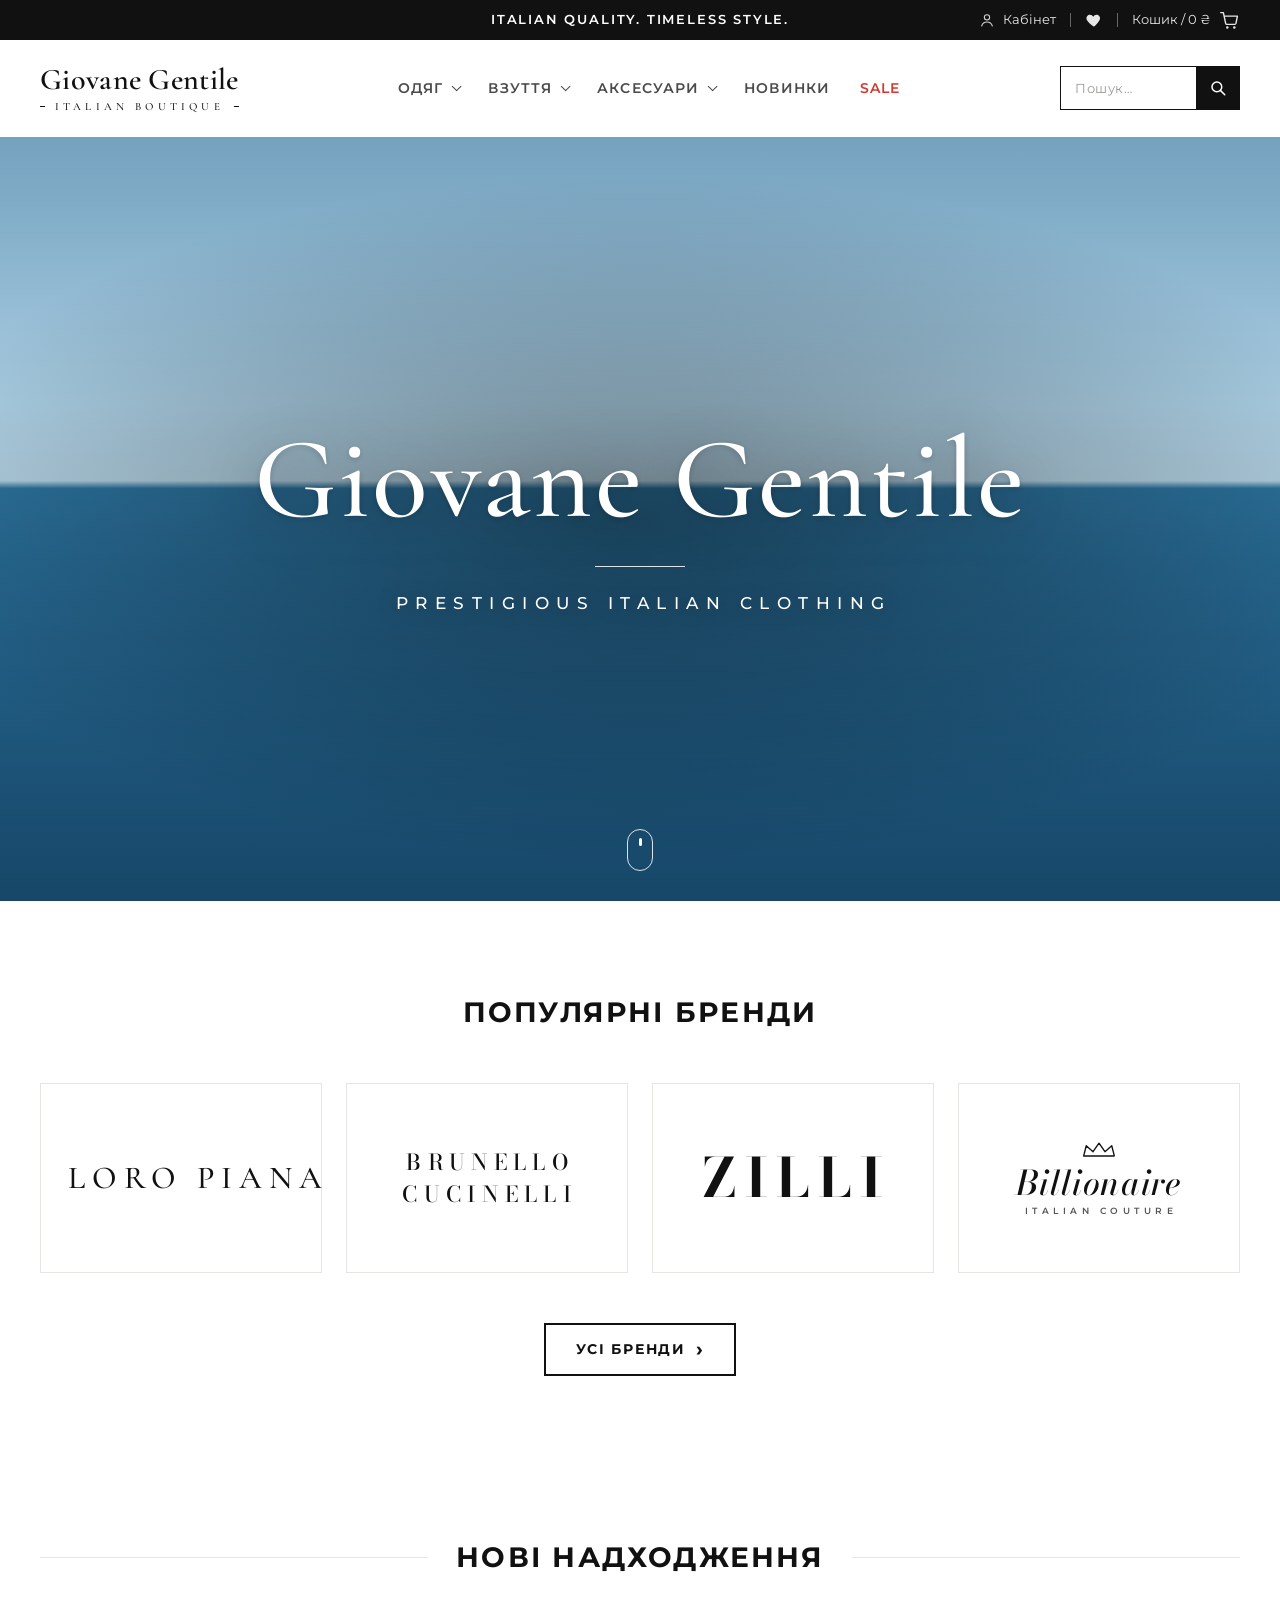
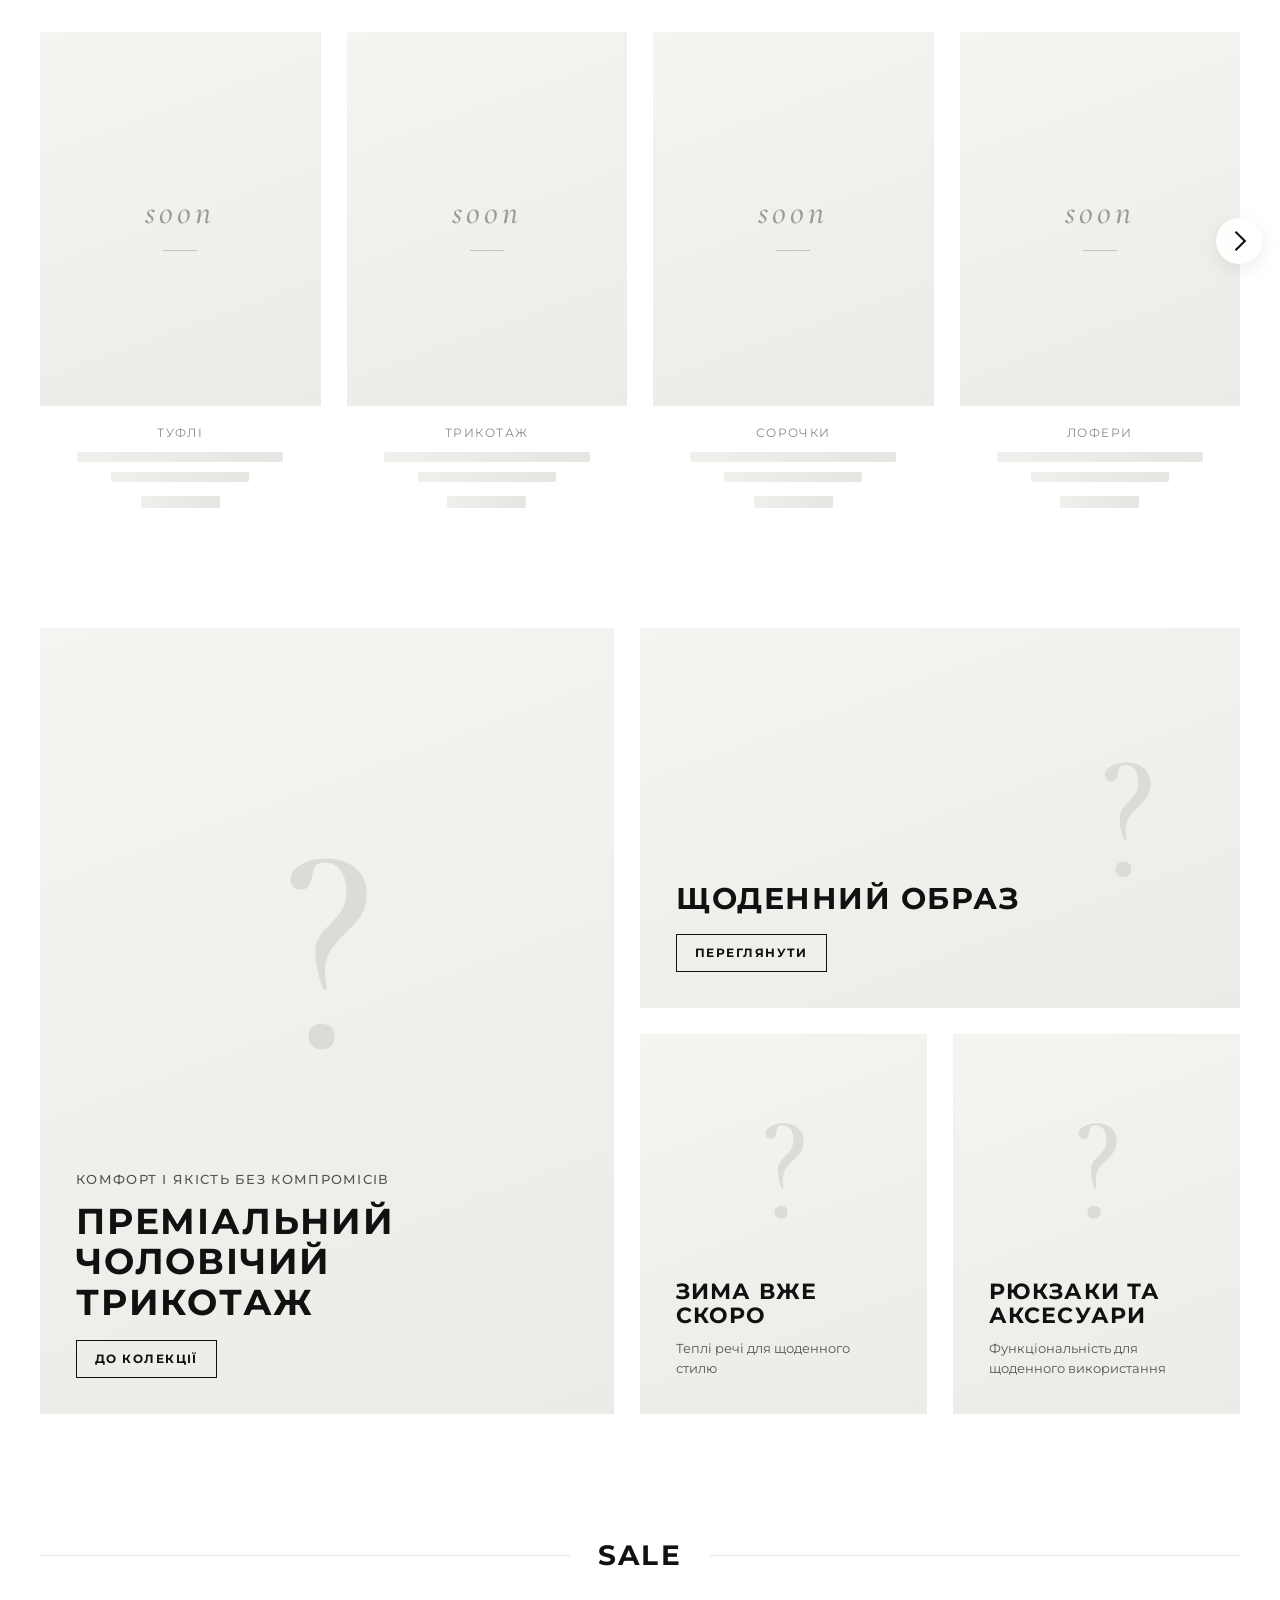
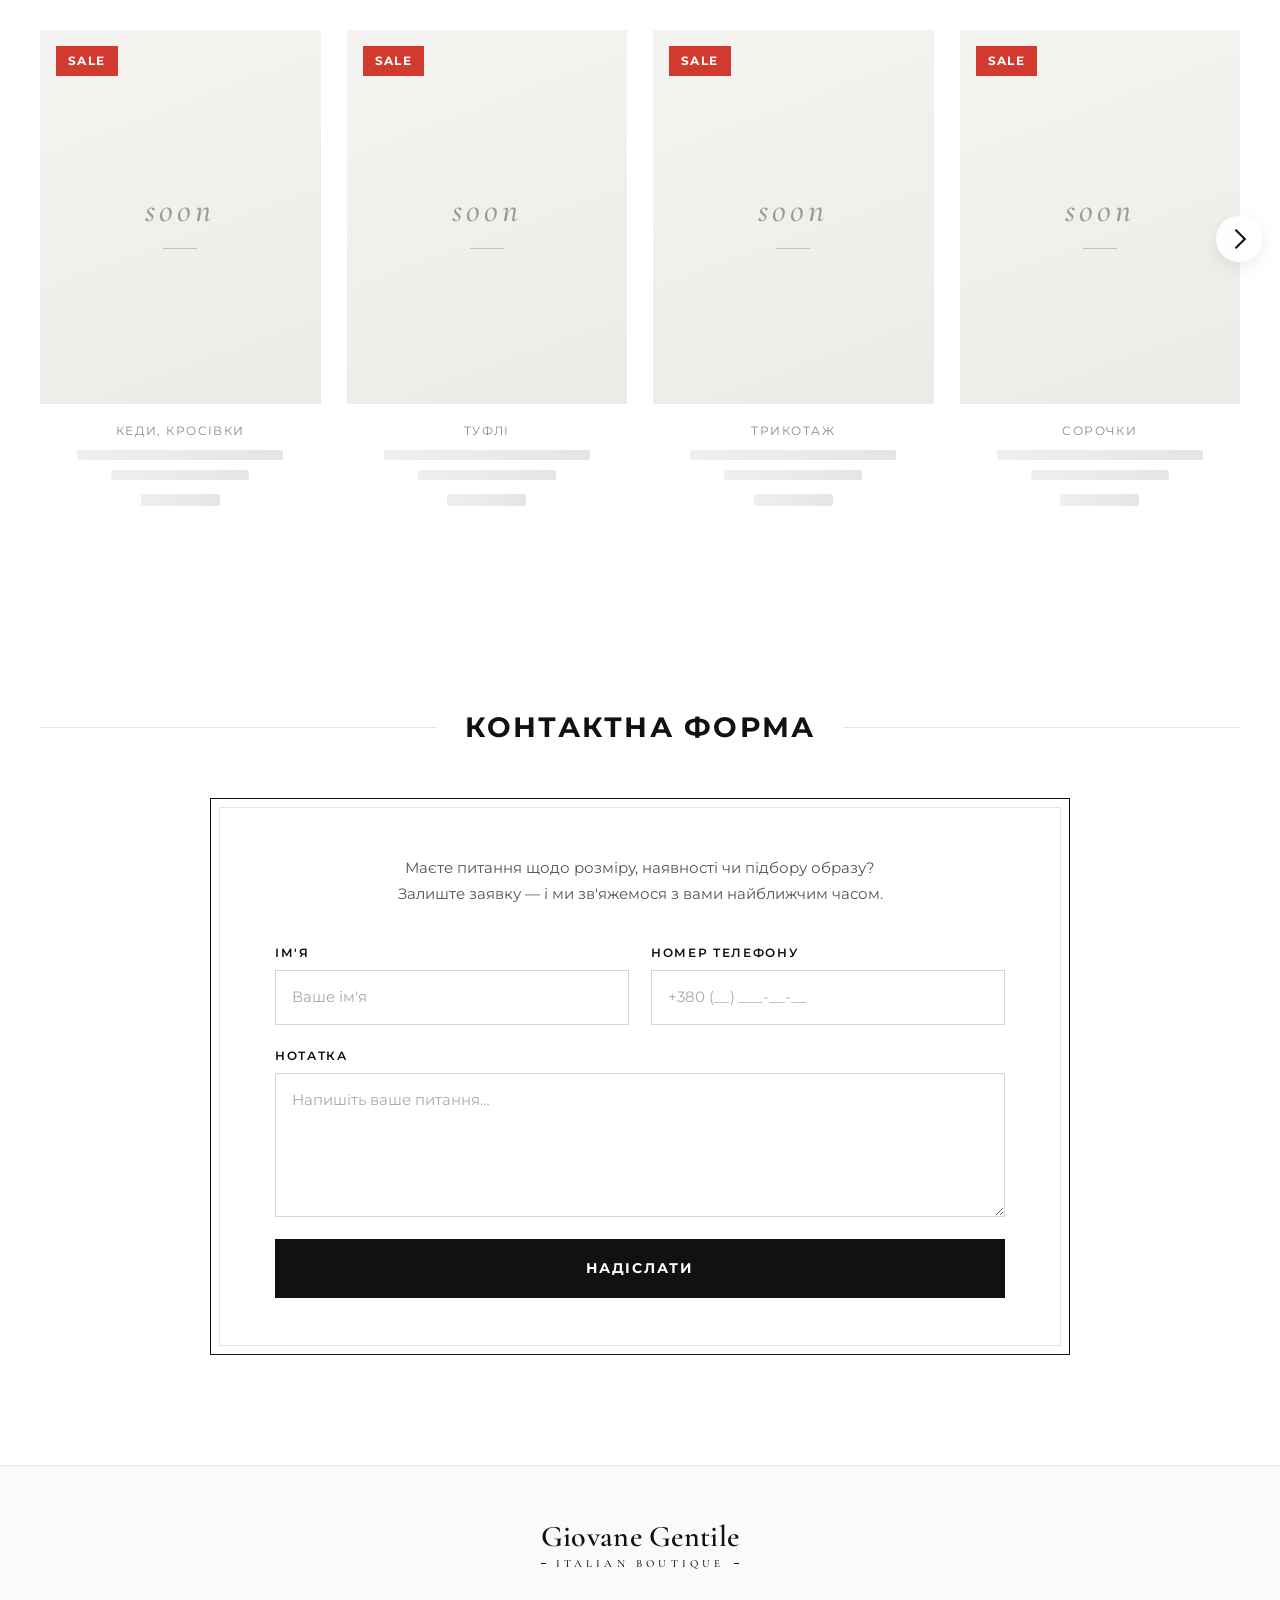
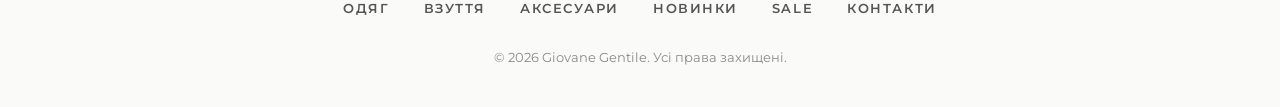
==== index.html @ 282187a2 "Giovane Gentile website: main page, catalog, wishlist, account - Main page: video hero, popular bran" ====
<!doctype html>
<html lang="uk">
<head>
  <meta charset="utf-8">
  <meta name="viewport" content="width=device-width, initial-scale=1">
  <title>Giovane Gentile — Prestigious Italian clothing</title>
  <meta name="description" content="Giovane Gentile — бутик преміального італійського чоловічого одягу, взуття та аксесуарів.">

  <link rel="preconnect" href="https://fonts.googleapis.com">
  <link rel="preconnect" href="https://fonts.gstatic.com" crossorigin>
  <link href="https://fonts.googleapis.com/css2?family=Bodoni+Moda:ital,wght@0,500;0,700;1,500&family=Cormorant+Garamond:ital,wght@0,400;0,500;0,600;1,400;1,500&family=Montserrat:wght@400;500;600;700&display=swap" rel="stylesheet">
  <link rel="stylesheet" href="css/styles.css">
  <script>document.documentElement.classList.add('js');</script>
</head>
<body>

  <!-- ========== TOP BAR ========== -->
  <div class="topbar">
    <div class="container topbar__inner">
      <span class="topbar__spacer" aria-hidden="true"></span>
      <p class="topbar__text">Italian Quality. Timeless Style.</p>
      <div class="topbar__actions">
        <a href="account.html" class="topbar__link topbar__account" data-account><svg viewBox="0 0 24 24" width="16" height="16" aria-hidden="true"><circle cx="12" cy="8" r="4" fill="none" stroke="currentColor" stroke-width="1.6"/><path d="M4 21c1.2-4 4.4-6 8-6s6.8 2 8 6" fill="none" stroke="currentColor" stroke-width="1.6" stroke-linecap="round"/></svg> Кабінет</a>
        <span class="topbar__sep" aria-hidden="true"></span>
        <a href="wishlist.html" class="topbar__icon topbar__wish" aria-label="Обране">
          <svg viewBox="0 0 24 24" width="18" height="18" aria-hidden="true"><path d="M12 21s-7.5-4.6-9.6-9.2C1 8.6 3 5 6.6 5c2 0 3.4 1.1 4.4 2.5C12 6.1 13.4 5 15.4 5 19 5 21 8.6 19.6 11.8 17.5 16.4 12 21 12 21z" fill="currentColor"/></svg>
          <span class="topbar__count" data-wish-count hidden>0</span>
        </a>
        <span class="topbar__sep" aria-hidden="true"></span>
        <a href="#" class="topbar__link topbar__cart">
          Кошик / 0 ₴
          <svg viewBox="0 0 24 24" width="21" height="21" aria-hidden="true"><path d="M2 3h3l2.6 12.2a1.5 1.5 0 0 0 1.5 1.2h8.8a1.5 1.5 0 0 0 1.5-1.1L21 7H6.2" fill="none" stroke="currentColor" stroke-width="1.6" stroke-linecap="round" stroke-linejoin="round"/><circle cx="9.5" cy="20" r="1.4" fill="currentColor"/><circle cx="17.5" cy="20" r="1.4" fill="currentColor"/></svg>
        </a>
      </div>
    </div>
  </div>

  <!-- ========== HEADER ========== -->
  <header class="header" id="header">
    <div class="container header__inner">
      <button class="burger" id="burger" aria-label="Меню" aria-expanded="false" aria-controls="mobile-nav">
        <span></span><span></span><span></span>
      </button>

      <a href="index.html" class="logo" aria-label="Giovane Gentile — на головну">
        <span class="logo__name">Giovane Gentile</span>
        <span class="logo__sub">Italian Boutique</span>
      </a>

      <nav class="nav" aria-label="Головне меню">
        <ul class="nav__list">
          <li class="nav__item has-drop">
            <a href="catalog.html?cat=odyag" class="nav__link">Одяг <i class="chev" aria-hidden="true"></i></a>
            <ul class="drop">
              <li><a href="catalog.html?cat=odyag&amp;sub=sorochky">Сорочки</a></li>
              <li><a href="catalog.html?cat=odyag&amp;sub=trykotazh">Трикотаж</a></li>
              <li><a href="catalog.html?cat=odyag&amp;sub=pidzhaky">Піджаки та костюми</a></li>
              <li><a href="catalog.html?cat=odyag&amp;sub=shtany">Штани</a></li>
              <li><a href="catalog.html?cat=odyag&amp;sub=verkhniy">Верхній одяг</a></li>
            </ul>
          </li>
          <li class="nav__item has-drop">
            <a href="catalog.html?cat=vzuttya" class="nav__link">Взуття <i class="chev" aria-hidden="true"></i></a>
            <ul class="drop">
              <li><a href="catalog.html?cat=vzuttya&amp;sub=tufli">Туфлі</a></li>
              <li><a href="catalog.html?cat=vzuttya&amp;sub=lofery">Лофери</a></li>
              <li><a href="catalog.html?cat=vzuttya&amp;sub=kedy">Кеди та кросівки</a></li>
              <li><a href="catalog.html?cat=vzuttya&amp;sub=cherevyky">Черевики</a></li>
            </ul>
          </li>
          <li class="nav__item has-drop">
            <a href="catalog.html?cat=aksesuary" class="nav__link">Аксесуари <i class="chev" aria-hidden="true"></i></a>
            <ul class="drop">
              <li><a href="catalog.html?cat=aksesuary&amp;sub=remeni">Ремені</a></li>
              <li><a href="catalog.html?cat=aksesuary&amp;sub=ryukzaky">Рюкзаки та сумки</a></li>
              <li><a href="catalog.html?cat=aksesuary&amp;sub=ubory">Головні убори</a></li>
              <li><a href="catalog.html?cat=aksesuary&amp;sub=sharfy">Шарфи</a></li>
            </ul>
          </li>
          <li class="nav__item"><a href="catalog.html?cat=new" class="nav__link">Новинки</a></li>
          <li class="nav__item"><a href="catalog.html?cat=sale" class="nav__link nav__link--sale">Sale</a></li>
        </ul>
      </nav>

      <form class="search" role="search" onsubmit="return false">
        <input type="search" class="search__input" placeholder="Пошук…" aria-label="Пошук">
        <button class="search__btn" aria-label="Шукати">
          <svg viewBox="0 0 24 24" width="20" height="20" aria-hidden="true"><circle cx="10.5" cy="10.5" r="6.5" fill="none" stroke="currentColor" stroke-width="2"/><path d="M15.5 15.5 21 21" stroke="currentColor" stroke-width="2" stroke-linecap="round"/></svg>
        </button>
      </form>
    </div>
  </header>

  <!-- Mobile menu -->
  <div class="mobile-nav" id="mobile-nav" aria-hidden="true">
    <div class="mobile-nav__panel">
      <button class="mobile-nav__close" id="mobile-close" aria-label="Закрити меню">&times;</button>
      <span class="logo__name">Giovane Gentile</span>
      <ul>
        <li><a href="catalog.html?cat=odyag">Одяг</a></li>
        <li><a href="catalog.html?cat=vzuttya">Взуття</a></li>
        <li><a href="catalog.html?cat=aksesuary">Аксесуари</a></li>
        <li><a href="catalog.html?cat=new">Новинки</a></li>
        <li><a href="catalog.html?cat=sale" class="nav__link--sale">Sale</a></li>
        <li><a href="account.html" data-account>Кабінет</a></li>
        <li><a href="wishlist.html">Обране</a></li>
        <li><a href="#contact">Контакти</a></li>
      </ul>
    </div>
  </div>

  <main>

    <!-- ========== HERO (VIDEO) ========== -->
    <section class="hero">
      <!-- Щоб замінити відео: покладіть свій файл у assets/video/hero.mp4 і змініть src нижче -->
      <video class="hero__video" autoplay muted loop playsinline preload="auto"
             src="https://videos.pexels.com/video-files/12084856/12084856-hd_1920_1080_60fps.mp4"></video>
      <div class="hero__overlay" aria-hidden="true"></div>
      <div class="hero__content">
        <h1 class="hero__title">Giovane Gentile</h1>
        <span class="hero__line" aria-hidden="true"></span>
        <p class="hero__subtitle">Prestigious Italian clothing</p>
      </div>
      <a href="#brands" class="hero__scroll" aria-label="Гортати вниз"><span></span></a>
    </section>

    <!-- ========== POPULAR BRANDS ========== -->
    <section class="section brands" id="brands">
      <div class="container">
        <h2 class="section-title section-title--plain reveal">Популярні бренди</h2>

        <div class="brands__grid">
          <a href="#" class="brand reveal" aria-label="Loro Piana">
            <span class="brand__logo brand__logo--loro">
              <span class="loro__name">Loro Piana</span>
            </span>
          </a>
          <a href="#" class="brand reveal" aria-label="Brunello Cucinelli">
            <span class="brand__logo brand__logo--brunello">
              <span>Brunello</span>
              <span>Cucinelli</span>
            </span>
          </a>
          <a href="#" class="brand reveal" aria-label="Zilli">
            <span class="brand__logo brand__logo--zilli">ZILLI</span>
          </a>
          <a href="#" class="brand reveal" aria-label="Billionaire">
            <span class="brand__logo brand__logo--billionaire">
              <span class="bil__crown" aria-hidden="true">
                <svg viewBox="0 0 40 18" width="34" height="16"><path d="M2 16 5 4l8 7 7-10 7 10 8-7 3 12z" fill="none" stroke="currentColor" stroke-width="1.6" stroke-linejoin="round"/></svg>
              </span>
              <span class="bil__name">Billionaire</span>
              <span class="bil__sub">Italian Couture</span>
            </span>
          </a>
        </div>

        <div class="center reveal">
          <a href="#" class="btn btn--outline">Усі бренди <span class="btn__arrow" aria-hidden="true">›</span></a>
        </div>
      </div>
    </section>

    <!-- ========== NEW ARRIVALS ========== -->
    <section class="section" id="new">
      <div class="container">
        <h2 class="section-title reveal"><span>Нові надходження</span></h2>

        <div class="carousel reveal" data-carousel="new">
          <button class="carousel__arrow carousel__arrow--prev" aria-label="Попередні">
            <svg viewBox="0 0 24 24" width="28" height="28" aria-hidden="true"><path d="M15 4 7 12l8 8" fill="none" stroke="currentColor" stroke-width="1.8"/></svg>
          </button>
          <div class="carousel__track" tabindex="0" aria-label="Нові надходження"></div>
          <button class="carousel__arrow carousel__arrow--next" aria-label="Наступні">
            <svg viewBox="0 0 24 24" width="28" height="28" aria-hidden="true"><path d="m9 4 8 8-8 8" fill="none" stroke="currentColor" stroke-width="1.8"/></svg>
          </button>
        </div>
      </div>
    </section>

    <!-- ========== PROMO TILES ========== -->
    <section class="section section--tight">
      <div class="container">
        <div class="promo-grid">
          <!-- Щоб додати фото: style="background-image:url(...)" + клас has-image -->
          <a href="catalog.html?cat=odyag&amp;sub=trykotazh" class="promo promo--big reveal">
            <span class="promo__placeholder" aria-hidden="true">?</span>
            <div class="promo__content">
              <p class="promo__eyebrow">Комфорт і якість без компромісів</p>
              <h3 class="promo__title">Преміальний чоловічий трикотаж</h3>
              <span class="btn btn--small">До колекції</span>
            </div>
          </a>

          <a href="catalog.html?cat=odyag" class="promo promo--wide reveal">
            <span class="promo__placeholder" aria-hidden="true">?</span>
            <div class="promo__content">
              <h3 class="promo__title">Щоденний образ</h3>
              <span class="btn btn--small">Переглянути</span>
            </div>
          </a>

          <a href="catalog.html?cat=odyag&amp;sub=verkhniy" class="promo promo--small reveal">
            <span class="promo__placeholder" aria-hidden="true">?</span>
            <div class="promo__content">
              <h3 class="promo__title">Зима вже скоро</h3>
              <p class="promo__text">Теплі речі для щоденного стилю</p>
            </div>
          </a>

          <a href="catalog.html?cat=aksesuary&amp;sub=ryukzaky" class="promo promo--small reveal">
            <span class="promo__placeholder" aria-hidden="true">?</span>
            <div class="promo__content">
              <h3 class="promo__title">Рюкзаки та аксесуари</h3>
              <p class="promo__text">Функціональність для щоденного використання</p>
            </div>
          </a>
        </div>
      </div>
    </section>

    <!-- ========== SALE ========== -->
    <section class="section" id="sale">
      <div class="container">
        <h2 class="section-title reveal"><span>Sale</span></h2>

        <div class="carousel reveal" data-carousel="sale">
          <button class="carousel__arrow carousel__arrow--prev" aria-label="Попередні">
            <svg viewBox="0 0 24 24" width="28" height="28" aria-hidden="true"><path d="M15 4 7 12l8 8" fill="none" stroke="currentColor" stroke-width="1.8"/></svg>
          </button>
          <div class="carousel__track" tabindex="0" aria-label="Sale"></div>
          <button class="carousel__arrow carousel__arrow--next" aria-label="Наступні">
            <svg viewBox="0 0 24 24" width="28" height="28" aria-hidden="true"><path d="m9 4 8 8-8 8" fill="none" stroke="currentColor" stroke-width="1.8"/></svg>
          </button>
        </div>
      </div>
    </section>

    <!-- ========== CONTACT FORM ========== -->
    <section class="section contact" id="contact">
      <div class="container">
        <h2 class="section-title reveal"><span>Контактна форма</span></h2>

        <div class="contact__card reveal">
          <p class="contact__intro">Маєте питання щодо розміру, наявності чи підбору образу?<br>Залиште заявку — і ми зв'яжемося з вами найближчим часом.</p>

          <form class="form" id="contact-form" novalidate>
            <div class="form__row">
              <label class="field">
                <span class="field__label">Ім'я</span>
                <input class="field__input" type="text" name="name" autocomplete="name" placeholder="Ваше ім'я">
                <span class="field__error">Вкажіть, будь ласка, ваше ім'я</span>
              </label>
              <label class="field">
                <span class="field__label">Номер телефону</span>
                <input class="field__input" type="tel" name="phone" autocomplete="tel" inputmode="tel" placeholder="+380 (__) ___-__-__">
                <span class="field__error">Вкажіть коректний номер телефону</span>
              </label>
            </div>
            <label class="field">
              <span class="field__label">Нотатка</span>
              <textarea class="field__input field__input--area" name="note" rows="5" placeholder="Напишіть ваше питання…"></textarea>
              <span class="field__error">Напишіть, будь ласка, ваше питання</span>
            </label>
            <button type="submit" class="btn btn--dark btn--block">Надіслати</button>
          </form>

          <div class="form__success" id="form-success" hidden>
            <span class="form__success-icon" aria-hidden="true">✓</span>
            <h3>Дякуємо!</h3>
            <p>Ми отримали вашу заявку і зв'яжемося з вами найближчим часом.</p>
          </div>
        </div>
      </div>
    </section>

  </main>

  <!-- ========== FOOTER ========== -->
  <footer class="footer">
    <div class="container footer__inner">
      <a href="index.html" class="logo logo--footer">
        <span class="logo__name">Giovane Gentile</span>
        <span class="logo__sub">Italian Boutique</span>
      </a>
      <ul class="footer__nav">
        <li><a href="catalog.html?cat=odyag">Одяг</a></li>
        <li><a href="catalog.html?cat=vzuttya">Взуття</a></li>
        <li><a href="catalog.html?cat=aksesuary">Аксесуари</a></li>
        <li><a href="catalog.html?cat=new">Новинки</a></li>
        <li><a href="catalog.html?cat=sale">Sale</a></li>
        <li><a href="#contact">Контакти</a></li>
      </ul>
      <p class="footer__copy">© 2026 Giovane Gentile. Усі права захищені.</p>
    </div>
  </footer>

  <script src="js/main.js"></script>
  <script src="js/auth.js"></script>
</body>
</html>
---- css/styles.css ----
/* =========================================================
   Giovane Gentile — main page styles
   ========================================================= */

:root {
  --c-black: #111111;
  --c-text: #1c1c1c;
  --c-muted: #8a8a85;
  --c-line: #e6e5e1;
  --c-bg: #ffffff;
  --c-soft: #f5f4f1;
  --c-soft-2: #ecebe7;
  --c-sale: #d23a2f;

  --f-logo: "Cormorant Garamond", "Times New Roman", serif;
  --f-display: "Bodoni Moda", "Didot", serif;
  --f-ui: "Montserrat", "Helvetica Neue", Arial, sans-serif;

  --container: 1440px;
  --gutter: 40px;
  --header-h: 96px;
  --ease: cubic-bezier(.22, .61, .36, 1);
}

*,
*::before,
*::after { box-sizing: border-box; }

html { scroll-behavior: smooth; scroll-padding-top: 80px; }

body {
  margin: 0;
  background: var(--c-bg);
  color: var(--c-text);
  font-family: var(--f-ui);
  font-size: 15px;
  line-height: 1.5;
  -webkit-font-smoothing: antialiased;
  overflow-x: hidden;
}

a { color: inherit; text-decoration: none; }
ul { list-style: none; margin: 0; padding: 0; }
h1, h2, h3, p { margin: 0; }
button { font: inherit; color: inherit; background: none; border: 0; cursor: pointer; padding: 0; }
img, video { display: block; max-width: 100%; }

.container {
  width: 100%;
  max-width: var(--container);
  margin: 0 auto;
  padding: 0 var(--gutter);
}

.center { text-align: center; }

/* ---------- Buttons ---------- */
.btn {
  display: inline-flex;
  align-items: center;
  justify-content: center;
  gap: 10px;
  padding: 14px 30px;
  border: 2px solid currentColor;
  font-family: var(--f-ui);
  font-weight: 700;
  font-size: 14px;
  letter-spacing: .12em;
  text-transform: uppercase;
  transition: background-color .3s var(--ease), color .3s var(--ease), border-color .3s var(--ease);
}
.btn--outline { color: var(--c-black); }
.btn--outline:hover { background: var(--c-black); color: #fff; border-color: var(--c-black); }
.btn__arrow { font-size: 20px; line-height: 1; transform: translateY(-1px); transition: transform .3s var(--ease); }
.btn--outline:hover .btn__arrow { transform: translate(4px, -1px); }

.btn--small { padding: 9px 18px; font-size: 12px; border-width: 1.5px; }

.btn--dark {
  background: var(--c-black);
  border-color: var(--c-black);
  color: #fff;
}
.btn--dark:hover { background: #fff; color: var(--c-black); }
.btn--block { width: 100%; padding: 17px 30px; }

/* ---------- Top bar ---------- */
.topbar {
  background: var(--c-black);
  color: #fff;
  font-size: 13px;
}
.topbar__inner {
  display: grid;
  grid-template-columns: 1fr auto 1fr;
  align-items: center;
  height: 40px;
}
.topbar__text {
  font-weight: 600;
  letter-spacing: .14em;
  text-transform: uppercase;
  white-space: nowrap;
}
.topbar__actions {
  display: flex;
  align-items: center;
  justify-content: flex-end;
  gap: 14px;
}
.topbar__link, .topbar__icon { opacity: .9; transition: opacity .2s; display: inline-flex; align-items: center; gap: 8px; }
.topbar__link:hover, .topbar__icon:hover { opacity: 1; }
.topbar__sep { width: 1px; height: 14px; background: rgba(255,255,255,.35); }

/* ---------- Header ---------- */
.header {
  position: sticky;
  top: 0;
  z-index: 50;
  background: rgba(255,255,255,1);
  border-bottom: 1px solid transparent;
  transition: background-color .3s, box-shadow .3s, border-color .3s;
}
.header.is-scrolled {
  background: rgba(255,255,255,.88);
  -webkit-backdrop-filter: saturate(160%) blur(14px);
  backdrop-filter: saturate(160%) blur(14px);
  border-color: var(--c-line);
  box-shadow: 0 6px 24px rgba(0,0,0,.05);
}
.header__inner {
  display: flex;
  align-items: center;
  gap: 40px;
  height: var(--header-h);
  transition: height .3s var(--ease);
}
.header.is-scrolled .header__inner { height: 74px; }

/* Logo */
.logo {
  display: inline-flex;
  flex-direction: column;
  align-items: center;
  flex-shrink: 0;
  color: var(--c-black);
  line-height: 1;
}
.logo__name {
  font-family: var(--f-logo);
  font-weight: 600;
  font-size: 34px;
  letter-spacing: .01em;
  color: var(--c-black);
  white-space: nowrap;
}
.logo__sub {
  display: flex;
  align-items: center;
  gap: 10px;
  width: 100%;
  margin-top: 6px;
  font-family: var(--f-logo);
  font-size: 11px;
  font-weight: 500;
  letter-spacing: .38em;
  text-transform: uppercase;
  color: var(--c-black);
  white-space: nowrap;
}
.logo__sub::before,
.logo__sub::after {
  content: "";
  flex: 1;
  height: 1px;
  background: var(--c-black);
}

/* Nav */
.nav { flex: 1; display: flex; justify-content: center; }
.nav__list { display: flex; align-items: center; gap: 48px; }
.nav__item { position: relative; }
.nav__link {
  display: inline-flex;
  align-items: center;
  gap: 6px;
  padding: 12px 0;
  font-weight: 600;
  font-size: 15px;
  letter-spacing: .08em;
  text-transform: uppercase;
  color: #4a4a48;
  position: relative;
  transition: color .2s;
}
.nav__link::after {
  content: "";
  position: absolute;
  left: 0; right: 0; bottom: 6px;
  height: 1px;
  background: currentColor;
  transform: scaleX(0);
  transform-origin: left;
  transition: transform .3s var(--ease);
}
.nav__link:hover { color: var(--c-black); }
.nav__link:hover::after { transform: scaleX(1); }
.nav__link--sale, .nav__link--sale:hover { color: var(--c-sale); }

.chev {
  width: 7px; height: 7px;
  border-right: 1.5px solid currentColor;
  border-bottom: 1.5px solid currentColor;
  transform: rotate(45deg) translateY(-3px);
  margin-left: 2px;
  transition: transform .25s;
}
.has-drop:hover .chev { transform: rotate(225deg) translate(-2px, -1px); }

.drop {
  position: absolute;
  top: 100%;
  left: -24px;
  min-width: 230px;
  padding: 14px 0;
  background: #fff;
  border: 1px solid var(--c-line);
  box-shadow: 0 18px 40px rgba(0,0,0,.08);
  opacity: 0;
  visibility: hidden;
  transform: translateY(8px);
  transition: opacity .25s, transform .25s var(--ease), visibility .25s;
}
.has-drop:hover .drop,
.has-drop:focus-within .drop { opacity: 1; visibility: visible; transform: translateY(0); }
.drop a {
  display: block;
  padding: 9px 24px;
  font-size: 14px;
  color: #555;
  transition: color .2s, padding-left .25s var(--ease);
}
.drop a:hover { color: var(--c-black); padding-left: 30px; }

/* Search */
.search {
  position: relative;
  flex-shrink: 0;
  display: flex;
  width: 240px;
  height: 44px;
  border: 1px solid var(--c-black);
  background: #fff;
  transition: box-shadow .2s;
}
.search:focus-within { box-shadow: 0 0 0 3px rgba(0,0,0,.06); }
.search__input {
  flex: 1;
  min-width: 0;
  height: 100%;
  padding: 0 14px;
  border: 0;
  border-radius: 0;
  background: transparent;
  font: inherit;
  font-size: 13px;
  letter-spacing: .04em;
  color: var(--c-text);
  outline: none;
  -webkit-appearance: none;
  appearance: none;
}
.search__input::placeholder { color: #9a9994; }
.search__btn {
  flex: 0 0 44px;
  display: grid; place-items: center;
  margin: -1px -1px -1px 0;
  height: calc(100% + 2px);
  background: var(--c-black);
  color: #fff;
  transition: background-color .2s;
}
.search__btn:hover { background: #333; }
.search__btn svg { width: 18px; height: 18px; }

/* Burger + mobile nav */
.burger { display: none; width: 28px; height: 20px; position: relative; }
.burger span {
  position: absolute; left: 0; width: 100%; height: 2px;
  background: var(--c-black);
  transition: transform .3s, opacity .3s;
}
.burger span:nth-child(1) { top: 0; }
.burger span:nth-child(2) { top: 9px; }
.burger span:nth-child(3) { top: 18px; }

.mobile-nav {
  position: fixed;
  inset: 0;
  z-index: 100;
  background: rgba(0,0,0,.4);
  opacity: 0;
  visibility: hidden;
  transition: opacity .3s, visibility .3s;
}
.mobile-nav.is-open { opacity: 1; visibility: visible; }
.mobile-nav__panel {
  width: min(320px, 86vw);
  height: 100%;
  background: #fff;
  padding: 28px 28px 40px;
  transform: translateX(-100%);
  transition: transform .4s var(--ease);
  display: flex;
  flex-direction: column;
  gap: 28px;
}
.mobile-nav.is-open .mobile-nav__panel { transform: none; }
.mobile-nav__close { align-self: flex-end; font-size: 34px; line-height: 1; }
.mobile-nav .logo__name { font-size: 30px; }
.mobile-nav li a {
  display: block;
  padding: 14px 0;
  border-bottom: 1px solid var(--c-line);
  font-weight: 600;
  letter-spacing: .1em;
  text-transform: uppercase;
}

/* ---------- Hero ---------- */
.hero {
  position: relative;
  height: calc(100vh - var(--header-h) - 40px);
  height: calc(100svh - var(--header-h) - 40px);
  min-height: 540px;
  max-height: 980px;
  overflow: hidden;
  display: grid;
  place-items: center;
  /* fallback, if video can't load */
  background: linear-gradient(180deg, #8ec5e8 0%, #bfe0f2 45%, #2f7aa8 46%, #1c5a85 100%);
}
.hero__video {
  position: absolute;
  inset: 0;
  width: 100%;
  height: 100%;
  object-fit: cover;
}
.hero__overlay {
  position: absolute;
  inset: 0;
  background:
    radial-gradient(ellipse 60% 45% at center, rgba(0,0,0,.38) 0%, rgba(0,0,0,.14) 65%, rgba(0,0,0,0) 100%),
    linear-gradient(180deg, rgba(0,0,0,.18) 0%, rgba(0,0,0,.06) 35%, rgba(0,0,0,.22) 100%);
}
.hero__content {
  position: relative;
  z-index: 1;
  text-align: center;
  color: #fff;
  padding: 0 20px;
}
.hero__title {
  font-family: var(--f-logo);
  font-weight: 500;
  font-size: clamp(54px, 9vw, 140px);
  line-height: 1;
  letter-spacing: .02em;
  text-shadow: 0 2px 6px rgba(0,0,0,.18), 0 6px 50px rgba(0,0,0,.35);
  animation: heroTitle 1.8s var(--ease) both .2s;
}
.hero__line {
  display: block;
  width: 90px;
  height: 1px;
  margin: 28px auto 24px;
  background: rgba(255,255,255,.85);
  animation: heroLine 1.4s var(--ease) both 1s;
}
.hero__subtitle {
  font-family: var(--f-ui);
  font-weight: 500;
  font-size: clamp(12px, 1.3vw, 17px);
  letter-spacing: .45em;
  text-transform: uppercase;
  text-shadow: 0 2px 20px rgba(0,0,0,.35);
  padding-left: .45em; /* visually re-center tracked text */
  animation: heroFade 1.4s var(--ease) both 1.3s;
}
.hero__scroll {
  position: absolute;
  bottom: 30px; left: 50%;
  transform: translateX(-50%);
  z-index: 1;
  width: 26px; height: 42px;
  border: 1.5px solid rgba(255,255,255,.85);
  border-radius: 14px;
  animation: heroFadeScroll 1s both 2s;
}
.hero__scroll span {
  position: absolute;
  top: 8px; left: 50%;
  width: 3px; height: 8px;
  margin-left: -1.5px;
  border-radius: 2px;
  background: #fff;
  animation: scrollDot 1.8s infinite;
}

@keyframes heroTitle {
  from { opacity: 0; letter-spacing: .14em; filter: blur(8px); }
  to   { opacity: 1; letter-spacing: .02em; filter: blur(0); }
}
@keyframes heroLine { from { transform: scaleX(0); } to { transform: scaleX(1); } }
@keyframes heroFade { from { opacity: 0; transform: translateY(12px); } to { opacity: 1; transform: none; } }
@keyframes heroFadeScroll { from { opacity: 0; } to { opacity: 1; } }
@keyframes scrollDot {
  0% { opacity: 0; transform: translateY(0); }
  30% { opacity: 1; }
  100% { opacity: 0; transform: translateY(14px); }
}

/* ---------- Sections ---------- */
.section { padding: 90px 0; }
.section--tight { padding: 10px 0 30px; }

.section-title {
  display: flex;
  align-items: center;
  gap: 28px;
  margin-bottom: 50px;
  font-family: var(--f-ui);
  font-weight: 700;
  font-size: 28px;
  letter-spacing: .08em;
  text-transform: uppercase;
  color: var(--c-black);
  text-align: center;
}
.section-title::before,
.section-title::after {
  content: "";
  flex: 1;
  height: 1px;
  background: var(--c-line);
}
.section-title--plain { justify-content: center; }
.section-title--plain::before,
.section-title--plain::after { display: none; }

/* ---------- Brands ---------- */
.brands { padding-bottom: 70px; }
.brands__grid {
  display: grid;
  grid-template-columns: repeat(4, minmax(0, 1fr));
  gap: 24px;
  margin-bottom: 50px;
}
.brand {
  display: grid;
  place-items: center;
  height: 190px;
  padding: 20px;
  background: #fff;
  border: 1px solid var(--c-line);
  color: var(--c-black);
  transition: transform .4s var(--ease), box-shadow .4s var(--ease), border-color .4s;
}
.brand:hover {
  transform: translateY(-4px);
  border-color: #cfcdc7;
  box-shadow: 0 18px 40px rgba(0,0,0,.07);
}
.brand__logo { display: flex; flex-direction: column; align-items: center; text-align: center; line-height: 1; }

.brand__logo--loro .loro__name {
  font-family: var(--f-logo);
  font-weight: 500;
  font-size: 32px;
  letter-spacing: .22em;
  text-transform: uppercase;
  padding-left: .22em;
  white-space: nowrap;
}

.brand__logo--brunello {
  font-family: var(--f-display);
  font-weight: 500;
  font-size: 22px;
  letter-spacing: .28em;
  text-transform: uppercase;
  gap: 10px;
}
.brand__logo--brunello span { padding-left: .28em; }

.brand__logo--zilli {
  font-family: var(--f-display);
  font-weight: 700;
  font-size: 54px;
  letter-spacing: .16em;
  padding-left: .16em;
}

.brand__logo--billionaire { gap: 6px; }
.bil__crown { color: var(--c-black); }
.bil__name {
  font-family: var(--f-display);
  font-style: italic;
  font-weight: 500;
  font-size: 34px;
  letter-spacing: .02em;
}
.bil__sub {
  font-family: var(--f-ui);
  font-size: 9px;
  font-weight: 600;
  letter-spacing: .5em;
  text-transform: uppercase;
  padding-left: .5em;
  color: #555;
}

/* ---------- Carousel ---------- */
.carousel {
  --per-view: 4;
  --gap: 26px;
  position: relative;
}
.carousel__track {
  display: flex;
  gap: var(--gap);
  overflow-x: auto;
  scroll-snap-type: x mandatory;
  scroll-behavior: smooth;
  scrollbar-width: none;
  -webkit-overflow-scrolling: touch;
  outline: none;
  padding: 4px 0 6px;
}
.carousel__track::-webkit-scrollbar { display: none; }

.carousel__arrow {
  position: absolute;
  top: calc(50% - 60px);
  z-index: 2;
  width: 46px; height: 46px;
  display: grid; place-items: center;
  color: var(--c-black);
  background: rgba(255,255,255,.92);
  border-radius: 50%;
  box-shadow: 0 6px 20px rgba(0,0,0,.08);
  transition: opacity .3s, transform .3s var(--ease), background-color .2s;
}
.carousel__arrow:hover { background: #fff; transform: scale(1.06); }
.carousel__arrow--prev { left: -22px; }
.carousel__arrow--next { right: -22px; }
.carousel__arrow.is-hidden { opacity: 0; pointer-events: none; }

/* Product card */
.card {
  flex: 0 0 calc((100% - (var(--per-view) - 1) * var(--gap)) / var(--per-view));
  scroll-snap-align: start;
  text-align: center;
}
.card__media {
  position: relative;
  aspect-ratio: 3 / 4;
  overflow: hidden;
  background: linear-gradient(160deg, var(--c-soft) 0%, var(--c-soft-2) 100%);
  display: grid;
  place-items: center;
}
.card__media img {
  position: absolute; inset: 0;
  width: 100%; height: 100%;
  object-fit: cover;
  transition: transform .8s var(--ease);
}
.card:hover .card__media img { transform: scale(1.04); }

.card__soon {
  font-family: var(--f-logo);
  font-style: italic;
  font-weight: 500;
  font-size: 34px;
  letter-spacing: .12em;
  color: #9b9a95;
  position: relative;
  transition: color .4s, letter-spacing .6s var(--ease);
}
.card__soon::after {
  content: "";
  display: block;
  width: 34px; height: 1px;
  margin: 12px auto 0;
  background: #c3c2bc;
  transition: width .5s var(--ease);
}
.card:hover .card__soon { color: var(--c-black); letter-spacing: .18em; }
.card:hover .card__soon::after { width: 60px; background: var(--c-black); }

.card__fav {
  position: absolute;
  top: 14px; right: 14px;
  width: 38px; height: 38px;
  display: grid; place-items: center;
  border-radius: 50%;
  border: 1.5px solid #bdbcb6;
  color: #bdbcb6;
  background: rgba(255,255,255,.6);
  opacity: 0;
  transition: opacity .3s, color .2s, border-color .2s;
}
.card:hover .card__fav { opacity: 1; }
.card__fav:hover, .card__fav.is-active { color: var(--c-sale); border-color: var(--c-sale); opacity: 1; }

.card__badge {
  position: absolute;
  top: 16px; left: 16px;
  padding: 6px 12px;
  background: var(--c-sale);
  color: #fff;
  font-size: 12px;
  font-weight: 700;
  letter-spacing: .12em;
  text-transform: uppercase;
}

.card__body { padding: 18px 8px 4px; }
.card__cat {
  font-size: 12px;
  letter-spacing: .12em;
  text-transform: uppercase;
  color: var(--c-muted);
  margin-bottom: 10px;
}
.card__name { font-size: 16px; color: #333; margin-bottom: 6px; }
.card__price { font-weight: 700; font-size: 17px; }
.card__price s { color: var(--c-muted); font-weight: 400; margin-right: 8px; }

.skeleton {
  display: block;
  height: 10px;
  margin: 0 auto 10px;
  border-radius: 2px;
  background: linear-gradient(90deg, #f0efec 0%, #e6e5e1 50%, #f0efec 100%);
  background-size: 200% 100%;
  animation: shimmer 2.4s infinite linear;
}
.skeleton--name { width: 78%; }
.skeleton--name2 { width: 52%; }
.skeleton--price { width: 30%; height: 12px; margin-top: 14px; }
@keyframes shimmer { from { background-position: 200% 0; } to { background-position: -200% 0; } }

/* ---------- Promo grid ---------- */
.promo-grid {
  display: grid;
  grid-template-columns: 2fr 1fr 1fr;
  grid-template-rows: 380px 380px;
  gap: 26px;
}
.promo {
  position: relative;
  overflow: hidden;
  display: flex;
  align-items: flex-end;
  padding: 36px;
  background: linear-gradient(160deg, var(--c-soft) 0%, var(--c-soft-2) 100%);
  background-size: cover;
  background-position: center;
  color: var(--c-black);
  isolation: isolate;
}
.promo--big { grid-column: 1; grid-row: 1 / span 2; }
.promo--wide { grid-column: 2 / span 2; grid-row: 1; }
.promo--small { grid-row: 2; }

.promo__placeholder {
  position: absolute;
  inset: 0;
  display: grid;
  place-items: center;
  font-family: var(--f-logo);
  font-weight: 400;
  font-size: 180px;
  line-height: 1;
  color: #dcdbd6;
  z-index: -1;
  transition: transform .8s var(--ease), color .4s;
}
.promo--big .promo__placeholder { font-size: 300px; padding-bottom: 140px; }
.promo--wide .promo__placeholder { justify-items: end; padding-right: 14%; }
.promo--small .promo__placeholder { font-size: 150px; padding-bottom: 110px; }
.promo:hover .promo__placeholder { transform: scale(1.06); color: #d2d1cb; }

.promo__content { position: relative; max-width: 460px; }
.promo__eyebrow {
  font-size: 13px;
  font-weight: 500;
  letter-spacing: .1em;
  text-transform: uppercase;
  margin-bottom: 12px;
  color: #555;
}
.promo__title {
  font-family: var(--f-ui);
  font-weight: 700;
  font-size: 30px;
  line-height: 1.12;
  letter-spacing: .05em;
  text-transform: uppercase;
  margin-bottom: 18px;
}
.promo--big .promo__title { font-size: 36px; }
.promo--small .promo__title { font-size: 22px; margin-bottom: 10px; }
.promo__text { font-size: 13px; color: #555; max-width: 240px; }
.promo .btn { color: var(--c-black); }
.promo:hover .btn { background: var(--c-black); color: #fff; }

/* When real photos are added */
.promo.has-image { color: #fff; }
.promo.has-image::before {
  content: "";
  position: absolute; inset: 0;
  background: linear-gradient(180deg, rgba(0,0,0,0) 40%, rgba(0,0,0,.55) 100%);
  z-index: -1;
}
.promo.has-image .promo__placeholder { display: none; }
.promo.has-image .promo__eyebrow,
.promo.has-image .promo__text { color: rgba(255,255,255,.85); }
.promo.has-image .btn { color: #fff; }
.promo.has-image:hover .btn { background: #fff; color: var(--c-black); }

/* ---------- Contact ---------- */
.contact { padding-bottom: 110px; }
.contact__card {
  max-width: 860px;
  margin: 0 auto;
  padding: 56px 64px;
  border: 1px solid var(--c-black);
  background: #fff;
  position: relative;
}
.contact__card::before {
  content: "";
  position: absolute;
  inset: 8px;
  border: 1px solid var(--c-line);
  pointer-events: none;
}
.contact__intro {
  text-align: center;
  color: #555;
  font-size: 15px;
  line-height: 1.7;
  margin-bottom: 38px;
}

.form { display: grid; gap: 22px; position: relative; }
.form__row { display: grid; grid-template-columns: 1fr 1fr; gap: 22px; }
.field { display: flex; flex-direction: column; gap: 8px; }
.field__label {
  font-size: 12px;
  font-weight: 600;
  letter-spacing: .14em;
  text-transform: uppercase;
  color: var(--c-black);
}
.field__input {
  width: 100%;
  padding: 15px 16px;
  border: 1px solid #d6d5d0;
  border-radius: 0;
  background: #fff;
  font: inherit;
  font-size: 15px;
  color: var(--c-text);
  outline: none;
  transition: border-color .2s, box-shadow .2s;
}
.field__input::placeholder { color: #aaa9a4; }
.field__input:focus { border-color: var(--c-black); box-shadow: 0 0 0 3px rgba(0,0,0,.04); }
.field__input--area { resize: vertical; min-height: 140px; }
.field__error {
  display: none;
  font-size: 12px;
  color: var(--c-sale);
}
.field.is-invalid .field__input { border-color: var(--c-sale); }
.field.is-invalid .field__error { display: block; }

.form__success {
  text-align: center;
  padding: 30px 0 10px;
  animation: heroFade .6s var(--ease) both;
}
.form__success-icon {
  display: inline-grid;
  place-items: center;
  width: 64px; height: 64px;
  margin-bottom: 18px;
  border: 1.5px solid var(--c-black);
  border-radius: 50%;
  font-size: 26px;
}
.form__success h3 {
  font-family: var(--f-logo);
  font-weight: 600;
  font-size: 38px;
  margin-bottom: 8px;
}
.form__success p { color: #555; }

/* ---------- Footer ---------- */
.footer {
  border-top: 1px solid var(--c-line);
  padding: 56px 0 40px;
  background: #fafaf8;
}
.footer__inner { display: flex; flex-direction: column; align-items: center; gap: 28px; text-align: center; }
.footer__nav { display: flex; flex-wrap: wrap; justify-content: center; gap: 12px 34px; }
.footer__nav a {
  font-size: 13px;
  font-weight: 600;
  letter-spacing: .12em;
  text-transform: uppercase;
  color: #555;
  transition: color .2s;
}
.footer__nav a:hover { color: var(--c-black); }
.footer__copy { font-size: 13px; color: var(--c-muted); }

/* ---------- Reveal on scroll ---------- */
.js .reveal {
  opacity: 0;
  transform: translateY(28px);
  transition: opacity .9s var(--ease), transform .9s var(--ease);
}
.js .reveal.is-visible { opacity: 1; transform: none; }

/* ---------- Catalog page ---------- */
.nav__link.is-current { color: var(--c-black); }
.nav__link.is-current::after { transform: scaleX(1); }
.nav__link--sale.is-current { color: var(--c-sale); }

.catalog-head {
  padding: 46px 0 34px;
  text-align: center;
}
.breadcrumbs {
  display: flex;
  flex-wrap: wrap;
  justify-content: center;
  align-items: center;
  gap: 10px;
  margin-bottom: 18px;
  font-size: 12px;
  letter-spacing: .1em;
  text-transform: uppercase;
  color: var(--c-muted);
}
.breadcrumbs a { transition: color .2s; }
.breadcrumbs a:hover { color: var(--c-black); }
.breadcrumbs span { color: var(--c-black); }
.breadcrumbs i { font-style: normal; color: #c9c8c3; }

.catalog-head__title {
  font-family: var(--f-logo);
  font-weight: 500;
  font-size: clamp(40px, 5vw, 64px);
  line-height: 1.05;
  color: var(--c-black);
  margin-bottom: 30px;
}

.catalog-tabs {
  display: flex;
  flex-wrap: wrap;
  justify-content: center;
  gap: 10px;
}
.catalog-tabs a {
  display: inline-block;
  padding: 10px 20px;
  border: 1px solid var(--c-line);
  font-size: 12px;
  font-weight: 600;
  letter-spacing: .12em;
  text-transform: uppercase;
  color: #555;
  transition: border-color .2s, color .2s, background-color .2s;
}
.catalog-tabs a:hover { border-color: var(--c-black); color: var(--c-black); }
.catalog-tabs a.is-active { background: var(--c-black); border-color: var(--c-black); color: #fff; }

.catalog-body { padding-bottom: 100px; }
.catalog-toolbar {
  display: flex;
  justify-content: space-between;
  align-items: center;
  gap: 16px;
  padding: 16px 0;
  margin-bottom: 34px;
  border-top: 1px solid var(--c-line);
  border-bottom: 1px solid var(--c-line);
  font-size: 13px;
  color: var(--c-muted);
}
.catalog-toolbar__count { letter-spacing: .06em; }
.catalog-sort { display: inline-flex; align-items: center; gap: 10px; }
.catalog-sort select {
  padding: 8px 32px 8px 12px;
  border: 1px solid var(--c-line);
  border-radius: 0;
  background: #fff url("data:image/svg+xml,%3Csvg xmlns='http://www.w3.org/2000/svg' width='10' height='6'%3E%3Cpath d='M1 1l4 4 4-4' fill='none' stroke='%23111' stroke-width='1.4'/%3E%3C/svg%3E") no-repeat right 12px center;
  font: inherit;
  font-size: 13px;
  color: var(--c-black);
  -webkit-appearance: none;
  appearance: none;
  cursor: pointer;
}

.catalog-grid {
  display: grid;
  grid-template-columns: repeat(4, minmax(0, 1fr));
  gap: 46px 26px;
}
.card--catalog { animation: cardIn .7s var(--ease) both; }
.card--catalog .card__media { aspect-ratio: 4 / 5; }
.card__soon--caps {
  font-family: var(--f-ui);
  font-style: normal;
  font-weight: 600;
  font-size: 18px;
  letter-spacing: .4em;
  padding-left: .4em;
  text-transform: uppercase;
}
.card:hover .card__soon--caps { letter-spacing: .5em; }
@keyframes cardIn { from { opacity: 0; transform: translateY(18px); } to { opacity: 1; transform: none; } }

/* ---------- Wishlist counter / heart pop / toast ---------- */
.topbar__wish { position: relative; }
.topbar__count {
  position: absolute;
  top: -8px; right: -11px;
  min-width: 17px; height: 17px;
  padding: 0 4px;
  display: grid; place-items: center;
  border-radius: 9px;
  background: #fff;
  color: var(--c-black);
  font-size: 10px;
  font-weight: 700;
  line-height: 1;
}
.topbar__count[hidden] { display: none; }

.card__fav.is-pop { animation: favPop .45s var(--ease); }
@keyframes favPop { 0% { transform: scale(1); } 40% { transform: scale(1.25); } 100% { transform: scale(1); } }
.card__fav.is-active { background: #fff; }

.toast {
  position: fixed;
  left: 50%; bottom: 28px;
  z-index: 200;
  display: flex;
  align-items: center;
  gap: 18px;
  padding: 14px 22px;
  background: var(--c-black);
  color: #fff;
  font-size: 13px;
  letter-spacing: .04em;
  box-shadow: 0 14px 40px rgba(0,0,0,.2);
  opacity: 0;
  visibility: hidden;
  transform: translate(-50%, 16px);
  transition: opacity .3s, transform .35s var(--ease), visibility .3s;
}
.toast.is-visible { opacity: 1; visibility: visible; transform: translate(-50%, 0); }
.toast a {
  font-weight: 700;
  font-size: 11px;
  letter-spacing: .14em;
  text-transform: uppercase;
  border-bottom: 1px solid rgba(255,255,255,.5);
  padding-bottom: 2px;
}

/* ---------- Wishlist page ---------- */
.wishlist-sub {
  margin-top: -14px;
  font-size: 13px;
  letter-spacing: .1em;
  text-transform: uppercase;
  color: var(--c-muted);
}
.wishlist { padding: 10px 0 110px; }

.wish-banner {
  display: flex;
  align-items: center;
  justify-content: space-between;
  gap: 16px;
  flex-wrap: wrap;
  padding: 16px 22px;
  margin-bottom: 26px;
  background: var(--c-soft);
  font-size: 14px;
}

.wish-row {
  display: grid;
  grid-template-columns: 56px minmax(0, 1fr) 170px 170px 220px;
  align-items: center;
  gap: 20px;
  padding: 26px 0;
  border-bottom: 1px solid var(--c-line);
  transition: opacity .3s, transform .3s var(--ease);
}
.wish-row.is-removing { opacity: 0; transform: translateX(-24px); }
.wish-row--head {
  padding: 16px 0;
  border-top: 1px solid var(--c-black);
  border-bottom: 1px solid var(--c-black);
  font-size: 12px;
  font-weight: 700;
  letter-spacing: .14em;
  text-transform: uppercase;
  color: var(--c-black);
}

.wish-remove {
  width: 36px; height: 36px;
  display: grid; place-items: center;
  border: 1px solid #cfcec9;
  border-radius: 50%;
  color: #8a8a85;
  transition: color .2s, border-color .2s, transform .3s var(--ease);
}
.wish-remove:hover { color: var(--c-black); border-color: var(--c-black); transform: rotate(90deg); }

.wish-cell--product { display: flex; align-items: center; gap: 24px; }
.wish-thumb {
  position: relative;
  flex: 0 0 96px;
  width: 96px;
  aspect-ratio: 4 / 5;
  display: grid; place-items: center;
  overflow: hidden;
  background: linear-gradient(160deg, var(--c-soft) 0%, var(--c-soft-2) 100%);
}
.wish-thumb img { position: absolute; inset: 0; width: 100%; height: 100%; object-fit: cover; }
.wish-thumb__soon {
  font-size: 10px;
  font-weight: 600;
  letter-spacing: .3em;
  padding-left: .3em;
  text-transform: uppercase;
  color: #9b9a95;
}
.wish-thumb__badge {
  position: absolute;
  top: 6px; left: 6px;
  padding: 3px 6px;
  background: var(--c-sale);
  color: #fff;
  font-size: 9px;
  font-weight: 700;
  letter-spacing: .1em;
  text-transform: uppercase;
}

.wish-info__cat {
  font-size: 11px;
  letter-spacing: .14em;
  text-transform: uppercase;
  color: var(--c-muted);
  margin-bottom: 6px;
}
.wish-info__name {
  display: inline-block;
  font-family: var(--f-logo);
  font-weight: 500;
  font-size: 24px;
  line-height: 1.2;
  color: var(--c-black);
  margin-bottom: 6px;
  transition: opacity .2s;
}
.wish-info__name:hover { opacity: .65; }
.wish-info__meta { font-size: 13px; color: var(--c-muted); }

.wish-cell--price { font-size: 17px; }
.wish-cell--price strong { font-weight: 700; color: var(--c-black); }
.wish-cell--price s { display: block; font-size: 14px; color: var(--c-muted); }
.wish-muted { font-size: 13px; color: var(--c-muted); }

.wish-stock {
  display: inline-flex;
  align-items: center;
  gap: 8px;
  font-size: 13px;
  font-weight: 500;
}
.wish-stock::before { content: ""; width: 7px; height: 7px; border-radius: 50%; background: currentColor; }
.wish-stock.is-in { color: #2f7a4b; }
.wish-stock.is-soon { color: #a07a2c; }

.wish-cell--action { text-align: right; }
.wish-cell--action .btn { white-space: nowrap; }

.wish-footer {
  display: flex;
  align-items: center;
  justify-content: space-between;
  gap: 24px;
  flex-wrap: wrap;
  padding-top: 30px;
}
.wish-share { display: flex; align-items: center; gap: 10px; }
.wish-share__label {
  margin-right: 6px;
  font-size: 12px;
  font-weight: 600;
  letter-spacing: .14em;
  text-transform: uppercase;
  color: var(--c-black);
}
.wish-share__btn {
  width: 40px; height: 40px;
  display: grid; place-items: center;
  border: 1px solid var(--c-line);
  color: var(--c-black);
  transition: background-color .2s, color .2s, border-color .2s;
}
.wish-share__btn:hover { background: var(--c-black); border-color: var(--c-black); color: #fff; }
.wish-footer__actions { display: flex; align-items: center; gap: 26px; }
.wish-clear {
  font-size: 12px;
  font-weight: 600;
  letter-spacing: .12em;
  text-transform: uppercase;
  color: var(--c-muted);
  border-bottom: 1px solid currentColor;
  padding-bottom: 2px;
  transition: color .2s;
}
.wish-clear:hover { color: var(--c-sale); }

.wish-empty {
  max-width: 560px;
  margin: 10px auto 0;
  padding: 60px 30px;
  border: 1px solid var(--c-line);
  text-align: center;
}
.wish-empty__icon { display: inline-block; color: var(--c-black); margin-bottom: 18px; }
.wish-empty h2 {
  font-family: var(--f-logo);
  font-weight: 500;
  font-size: 32px;
  color: var(--c-black);
  margin-bottom: 12px;
}
.wish-empty p { color: #666; line-height: 1.7; margin-bottom: 30px; }
.wish-empty__actions { display: flex; justify-content: center; gap: 14px; flex-wrap: wrap; }

/* ---------- Topbar account + dropdown ---------- */
.topbar__account svg { opacity: .9; }
.topbar__account-wrap { position: relative; display: inline-flex; }
.account-menu {
  position: absolute;
  top: calc(100% + 12px);
  right: -20px;
  z-index: 60;
  width: 260px;
  padding: 10px 26px 16px;
  background: #fff;
  color: var(--c-text);
  border: 1px solid var(--c-line);
  box-shadow: 0 18px 40px rgba(0,0,0,.12);
  opacity: 0;
  visibility: hidden;
  transform: translateY(6px);
  transition: opacity .25s, transform .25s var(--ease), visibility .25s;
}
.account-menu::before {
  content: "";
  position: absolute;
  top: -12px; left: 0; right: 0; height: 12px; /* hover bridge */
}
.account-menu::after {
  content: "";
  position: absolute;
  top: -6px; right: 34px;
  width: 10px; height: 10px;
  background: #fff;
  border-left: 1px solid var(--c-line);
  border-top: 1px solid var(--c-line);
  transform: rotate(45deg);
}
.topbar__account-wrap:hover .account-menu,
.topbar__account-wrap:focus-within .account-menu { opacity: 1; visibility: visible; transform: none; }
.account-menu__user {
  padding: 10px 0 12px;
  border-bottom: 1px solid var(--c-black);
  font-family: var(--f-logo);
  font-weight: 600;
  font-size: 19px;
  color: var(--c-black);
}
.account-menu a,
.account-menu button {
  display: block;
  width: 100%;
  padding: 12px 0;
  border-bottom: 1px solid var(--c-line);
  text-align: left;
  font-size: 14px;
  color: #444;
  transition: color .2s, padding-left .25s var(--ease);
}
.account-menu button { border-bottom: 0; color: var(--c-muted); }
.account-menu a:hover, .account-menu button:hover { color: var(--c-black); padding-left: 6px; }

/* ---------- Auth modal ---------- */
.auth {
  position: fixed;
  inset: 0;
  z-index: 300;
  display: grid;
  place-items: center;
  padding: 20px;
  opacity: 0;
  visibility: hidden;
  transition: opacity .3s, visibility .3s;
}
.auth.is-open { opacity: 1; visibility: visible; }
.auth__backdrop {
  position: absolute;
  inset: 0;
  background: rgba(17,17,17,.55);
  -webkit-backdrop-filter: blur(3px);
  backdrop-filter: blur(3px);
}
.auth__dialog {
  position: relative;
  display: grid;
  grid-template-columns: 1.1fr .9fr;
  width: min(960px, 100%);
  max-height: calc(100vh - 40px);
  overflow: auto;
  background: #fff;
  box-shadow: 0 30px 80px rgba(0,0,0,.3);
  transform: translateY(20px) scale(.98);
  transition: transform .4s var(--ease);
}
.auth.is-open .auth__dialog { transform: none; }
.auth__close {
  position: absolute;
  top: 16px; right: 16px;
  z-index: 2;
  width: 40px; height: 40px;
  display: grid; place-items: center;
  color: #fff;
  transition: transform .3s var(--ease), opacity .2s;
}
.auth__close:hover { transform: rotate(90deg); }

.auth__main { padding: 54px 56px 46px; }
.auth-view { display: grid; gap: 20px; }
.auth-view[hidden] { display: none; }
.auth__eyebrow {
  font-size: 11px;
  font-weight: 600;
  letter-spacing: .2em;
  text-transform: uppercase;
  color: var(--c-muted);
  margin-bottom: -12px;
}
.auth__title {
  font-family: var(--f-logo);
  font-weight: 500;
  font-size: 44px;
  line-height: 1.05;
  color: var(--c-black);
}
.auth__text { color: #666; font-size: 14px; line-height: 1.6; margin-top: -6px; }
.auth__text strong { color: var(--c-black); white-space: nowrap; }
.auth__alt { display: none; font-size: 13px; color: #666; text-align: center; }
.auth__alt button,
.field__error button {
  font-weight: 700;
  color: var(--c-black);
  border-bottom: 1px solid currentColor;
}
.field__error button { color: var(--c-sale); font-size: 12px; margin-left: 4px; }
.auth__back {
  justify-self: start;
  margin: -18px 0 -4px;
  font-size: 12px;
  font-weight: 600;
  letter-spacing: .12em;
  text-transform: uppercase;
  color: var(--c-muted);
  transition: color .2s;
}
.auth__back:hover { color: var(--c-black); }

.field__wrap { position: relative; display: block; }
.field__wrap .field__input { padding-right: 48px; }
.field__eye {
  position: absolute;
  right: 4px; top: 50%;
  transform: translateY(-50%);
  width: 40px; height: 40px;
  display: grid; place-items: center;
  color: #aaa9a4;
  transition: color .2s;
}
.field__eye:hover, .field__eye.is-on { color: var(--c-black); }
.field__badge {
  position: absolute;
  right: 14px; top: 50%;
  transform: translateY(-50%);
  font-size: 12px;
  font-weight: 600;
  color: #2f7a4b;
}
.field__input[readonly] { background: var(--c-soft); color: #555; cursor: default; }

.otp { display: flex; gap: 12px; }
.otp__box {
  width: 64px; height: 72px;
  border: 1px solid #d6d5d0;
  border-radius: 0;
  background: #fff;
  text-align: center;
  font-family: var(--f-logo);
  font-weight: 600;
  font-size: 34px;
  color: var(--c-black);
  outline: none;
  transition: border-color .2s, box-shadow .2s;
}
.otp__box:focus { border-color: var(--c-black); box-shadow: 0 0 0 3px rgba(0,0,0,.05); }
.otp__box.is-invalid { border-color: var(--c-sale); }
.otp.is-shake { animation: shake .4s; }
@keyframes shake { 20%, 60% { transform: translateX(-6px); } 40%, 80% { transform: translateX(6px); } }
.otp__error { min-height: 16px; margin-top: -10px; font-size: 12px; color: var(--c-sale); }
.auth__demo {
  padding: 12px 14px;
  background: #fbf6ea;
  border-left: 2px solid #c9a24a;
  font-size: 13px;
  color: #6b5520;
}
.auth__demo b { letter-spacing: .2em; font-size: 15px; color: var(--c-black); }
.auth__resend { font-size: 13px; color: var(--c-muted); text-align: center; }
.auth__resend button { font-weight: 600; color: var(--c-black); border-bottom: 1px solid currentColor; }
.auth__resend button:disabled { color: var(--c-muted); border-color: transparent; cursor: default; }

.auth__side {
  position: relative;
  display: flex;
  flex-direction: column;
  justify-content: center;
  gap: 26px;
  padding: 60px 48px;
  background: var(--c-black);
  color: #fff;
  text-align: center;
  overflow: hidden;
}
.auth__side::before {
  content: "";
  position: absolute;
  inset: 14px;
  border: 1px solid rgba(255,255,255,.14);
  pointer-events: none;
}
.auth__side-logo {
  font-family: var(--f-logo);
  font-size: 22px;
  letter-spacing: .04em;
  opacity: .7;
}
.auth__side h3 {
  font-family: var(--f-ui);
  font-weight: 700;
  font-size: 22px;
  letter-spacing: .14em;
  text-transform: uppercase;
  margin-bottom: 14px;
}
.auth__side p { color: rgba(255,255,255,.75); line-height: 1.6; margin-bottom: 26px; }
.btn--light { color: #fff; }
.btn--light:hover { background: #fff; color: var(--c-black); border-color: #fff; }
.auth__perks {
  display: grid;
  gap: 10px;
  padding-top: 26px;
  border-top: 1px solid rgba(255,255,255,.14);
  font-size: 13px;
  color: rgba(255,255,255,.7);
}
.auth__perks li::before { content: "✓"; margin-right: 10px; color: #fff; }

/* ---------- Account page ---------- */
.account { padding: 10px 0 110px; }
.account-guest { padding: 0 0 110px; }
.account__layout {
  display: grid;
  grid-template-columns: 300px minmax(0, 1fr);
  gap: 56px;
  align-items: start;
}
.account-nav {
  position: sticky;
  top: 100px;
  border: 1px solid var(--c-line);
}
.account-user {
  display: flex;
  align-items: center;
  gap: 16px;
  padding: 26px 24px;
  border-bottom: 1px solid var(--c-line);
}
.account-user__avatar {
  flex: 0 0 52px;
  width: 52px; height: 52px;
  display: grid; place-items: center;
  border-radius: 50%;
  background: var(--c-black);
  color: #fff;
  font-family: var(--f-logo);
  font-weight: 600;
  font-size: 20px;
  letter-spacing: .04em;
}
.account-user__name {
  font-family: var(--f-logo);
  font-weight: 600;
  font-size: 21px;
  line-height: 1.15;
  color: var(--c-black);
}
.account-user__phone { font-size: 13px; color: var(--c-muted); margin-top: 3px; }

.account-nav__list { display: flex; flex-direction: column; padding: 8px 0; }
.account-nav__list a,
.account-nav__logout {
  position: relative;
  display: flex;
  align-items: center;
  gap: 14px;
  padding: 15px 24px;
  font-size: 14px;
  font-weight: 500;
  letter-spacing: .02em;
  color: #555;
  text-align: left;
  transition: color .2s, background-color .2s;
}
.account-nav__list a:hover { color: var(--c-black); background: var(--c-soft); }
.account-nav__list a.is-active { color: var(--c-black); font-weight: 700; background: var(--c-soft); }
.account-nav__list a.is-active::before {
  content: "";
  position: absolute;
  left: -1px; top: 0; bottom: 0;
  width: 3px;
  background: var(--c-black);
}
.account-nav__list em {
  margin-left: auto;
  min-width: 22px; height: 22px;
  padding: 0 6px;
  display: grid; place-items: center;
  border-radius: 11px;
  background: var(--c-black);
  color: #fff;
  font-style: normal;
  font-size: 11px;
  font-weight: 700;
}
.account-nav__list em:empty, .account-nav__list em[hidden] { display: none; }
.account-nav__logout {
  margin-top: 8px;
  border-top: 1px solid var(--c-line);
  padding-top: 18px;
  color: var(--c-muted);
}
.account-nav__logout:hover { color: var(--c-sale); }

.account-panel__head {
  padding-bottom: 20px;
  margin-bottom: 30px;
  border-bottom: 1px solid var(--c-black);
}
.account-panel__head h2 {
  font-family: var(--f-logo);
  font-weight: 500;
  font-size: 36px;
  line-height: 1.1;
  color: var(--c-black);
  margin-bottom: 6px;
}
.account-panel__head p { font-size: 14px; color: #666; }
.wishlist-sub--panel { margin-top: 0; font-size: 12px; }

.account-form { max-width: 720px; }
.account-form__actions { display: flex; align-items: center; gap: 20px; margin-top: 6px; }
.account-form__saved { font-size: 13px; font-weight: 600; color: #2f7a4b; }

/* Orders */
.orders-demo {
  margin-bottom: 22px;
  padding: 12px 16px;
  background: #fbf6ea;
  border-left: 2px solid #c9a24a;
  font-size: 13px;
  color: #6b5520;
}
.order { border: 1px solid var(--c-line); margin-bottom: 26px; }
.order__head {
  display: flex;
  align-items: center;
  justify-content: space-between;
  gap: 16px;
  padding: 20px 26px;
  background: var(--c-soft);
}
.order__id { font-weight: 700; font-size: 15px; letter-spacing: .04em; color: var(--c-black); }
.order__date { font-size: 13px; color: var(--c-muted); margin-top: 2px; }
.order__pay {
  display: inline-flex;
  align-items: center;
  gap: 8px;
  padding: 7px 14px;
  font-size: 11px;
  font-weight: 700;
  letter-spacing: .12em;
  text-transform: uppercase;
  white-space: nowrap;
}
.order__pay::before { content: ""; width: 7px; height: 7px; border-radius: 50%; background: currentColor; }
.order__pay.is-paid { background: #e6f2ea; color: #2f7a4b; }
.order__pay.is-unpaid { background: #fbf0e3; color: #a2621f; }

.order__items { padding: 0 26px; }
.order-item {
  display: grid;
  grid-template-columns: 76px minmax(0, 1fr) auto;
  gap: 20px;
  align-items: center;
  padding: 20px 0;
  border-bottom: 1px solid var(--c-line);
}
.order-item:last-child { border-bottom: 0; }
.order-item__thumb {
  position: relative;
  width: 76px;
  aspect-ratio: 4 / 5;
  display: grid; place-items: center;
  overflow: hidden;
  background: linear-gradient(160deg, var(--c-soft) 0%, var(--c-soft-2) 100%);
  font-size: 9px;
  font-weight: 600;
  letter-spacing: .3em;
  text-transform: uppercase;
  color: #9b9a95;
}
.order-item__thumb img { position: absolute; inset: 0; width: 100%; height: 100%; object-fit: cover; }
.order-item__cat {
  font-size: 11px;
  letter-spacing: .14em;
  text-transform: uppercase;
  color: var(--c-muted);
}
.order-item__name {
  font-family: var(--f-logo);
  font-weight: 500;
  font-size: 21px;
  color: var(--c-black);
  margin: 2px 0 8px;
}
.order-item__meta { display: flex; flex-wrap: wrap; gap: 6px 22px; margin: 0; font-size: 13px; }
.order-item__meta div { display: flex; gap: 6px; }
.order-item__meta dt { color: var(--c-muted); }
.order-item__meta dd { margin: 0; color: var(--c-black); font-weight: 500; }
.order-item__price { font-weight: 700; font-size: 16px; white-space: nowrap; }

.order__foot {
  display: flex;
  justify-content: space-between;
  align-items: flex-end;
  gap: 20px;
  padding: 18px 26px 22px;
  border-top: 1px solid var(--c-line);
}
.order__delivery { font-size: 13px; color: #555; }
.order__note { color: var(--c-muted); margin-top: 3px; max-width: 420px; }
.order__total {
  display: flex;
  flex-direction: column;
  align-items: flex-end;
  font-weight: 700;
  font-size: 22px;
  color: var(--c-black);
  white-space: nowrap;
}
.order__total span {
  font-size: 11px;
  font-weight: 600;
  letter-spacing: .14em;
  text-transform: uppercase;
  color: var(--c-muted);
}
.wish-empty--inline { margin: 0; max-width: none; }

/* =========================================================
   Responsive
   ========================================================= */
@media (max-width: 1280px) {
  .nav__list { gap: 30px; }
  .nav__link { font-size: 14px; }
  .search { width: 180px; }
  .logo__name { font-size: 30px; }
}

@media (max-width: 1100px) {
  :root { --gutter: 28px; --header-h: 80px; }
  .nav, .search { display: none; }
  .burger { display: block; }
  .header__inner { justify-content: center; position: relative; }
  .burger { position: absolute; left: var(--gutter); top: 50%; transform: translateY(-50%); }
  .header.is-scrolled .header__inner { height: 66px; }

  .brands__grid { grid-template-columns: repeat(2, minmax(0, 1fr)); }
  .carousel { --per-view: 3; }
  .catalog-grid { grid-template-columns: repeat(3, minmax(0, 1fr)); }
  .account__layout { grid-template-columns: minmax(0, 1fr); gap: 30px; }
  .account-nav { position: static; }
  .account-nav__list { flex-direction: row; overflow-x: auto; padding: 0; scrollbar-width: none; }
  .account-nav__list::-webkit-scrollbar { display: none; }
  .account-nav__list a, .account-nav__logout { flex: 0 0 auto; white-space: nowrap; padding: 15px 18px; }
  .account-nav__list a.is-active::before { left: 0; right: 0; top: auto; bottom: 0; width: auto; height: 2px; }
  .account-nav__logout { margin: 0 0 0 auto; border-top: 0; border-left: 1px solid var(--c-line); padding-top: 15px; }
  .auth__dialog { grid-template-columns: 1fr; width: min(560px, 100%); }
  .auth__side { display: none; }
  .auth__alt { display: block; }
  .auth__close { color: var(--c-black); }
  .wish-row { grid-template-columns: 48px minmax(0, 1fr) 130px 130px 190px; gap: 14px; }

  .promo-grid {
    grid-template-columns: 1fr 1fr;
    grid-template-rows: 460px 320px 320px;
  }
  .promo--big { grid-column: 1 / span 2; grid-row: 1; }
  .promo--wide { grid-column: 1 / span 2; grid-row: 2; }
  .promo--small { grid-row: 3; }
}

@media (max-width: 760px) {
  :root { --gutter: 16px; --header-h: 70px; }
  body { font-size: 14px; }

  .topbar__inner { grid-template-columns: 1fr; height: 34px; justify-items: center; }
  .topbar__spacer, .topbar__actions { display: none; }
  .topbar__text { font-size: 11px; letter-spacing: .12em; }

  .logo__name { font-size: 26px; }
  .logo__sub { font-size: 9px; letter-spacing: .32em; margin-top: 4px; }
  .header.is-scrolled .header__inner { height: 60px; }

  .hero { height: calc(100svh - var(--header-h) - 34px); min-height: 480px; }
  .hero__subtitle { letter-spacing: .3em; padding-left: .3em; }
  .hero__line { margin: 22px auto 18px; width: 60px; }

  .section { padding: 64px 0; }
  .section--tight { padding: 0 0 20px; }
  .section-title { font-size: 20px; gap: 16px; margin-bottom: 34px; }

  .brands__grid { gap: 12px; margin-bottom: 36px; }
  .brand { height: 130px; padding: 12px; }
  .brand__logo--loro .loro__name { font-size: 19px; letter-spacing: .12em; padding-left: .12em; }
  .brand__logo--brunello { font-size: 14px; gap: 6px; letter-spacing: .2em; }
  .brand__logo--zilli { font-size: 36px; }
  .bil__name { font-size: 24px; }
  .bil__sub { font-size: 7px; letter-spacing: .4em; }

  .carousel { --per-view: 1.45; --gap: 14px; }
  .carousel__arrow { display: none; }

  .catalog-head { padding: 30px 0 24px; }
  .catalog-head__title { margin-bottom: 22px; }
  .catalog-tabs { flex-wrap: nowrap; justify-content: flex-start; overflow-x: auto; scrollbar-width: none; margin: 0 calc(var(--gutter) * -1); padding: 0 var(--gutter); }
  .catalog-tabs::-webkit-scrollbar { display: none; }
  .catalog-tabs a { white-space: nowrap; padding: 9px 14px; font-size: 11px; }
  .catalog-toolbar { margin-bottom: 22px; font-size: 12px; }
  .catalog-sort span { display: none; }
  .catalog-grid { grid-template-columns: repeat(2, minmax(0, 1fr)); gap: 30px 12px; }
  .card__soon--caps { font-size: 13px; letter-spacing: .3em; padding-left: .3em; }
  .card--catalog .card__body { padding-top: 12px; }
  .card--catalog .card__cat { font-size: 10px; }
  .auth { padding: 0; align-items: end; }
  .auth__dialog { max-height: 94vh; transform: translateY(40px); }
  .auth__main { padding: 40px 22px 30px; }
  .auth__title { font-size: 36px; }
  .otp { gap: 10px; }
  .otp__box { flex: 1; width: auto; height: 62px; font-size: 28px; }
  .account-user { padding: 18px; }
  .account-nav__list span { font-size: 13px; }
  .account-nav__list a svg, .account-nav__logout svg { display: none; }
  .account-nav__logout span { display: none; }
  .account-nav__logout svg { display: block; }
  .account-panel__head h2 { font-size: 28px; }
  .order__head { padding: 16px; flex-wrap: wrap; }
  .order__items { padding: 0 16px; }
  .order-item { grid-template-columns: 64px minmax(0, 1fr); gap: 14px; }
  .order-item__thumb { width: 64px; }
  .order-item__price { grid-column: 2; }
  .order-item__name { font-size: 18px; }
  .order__foot { padding: 16px; flex-direction: column; align-items: stretch; }
  .order__total { flex-direction: row; justify-content: space-between; align-items: baseline; }

  .wish-row--head { display: none; }
  .wish-row {
    position: relative;
    grid-template-columns: 88px minmax(0, 1fr);
    grid-template-areas:
      "product product"
      ". price"
      ". stock"
      ". action";
    gap: 8px 16px;
    padding: 22px 0;
  }
  .wish-row--head + .wish-row { border-top: 1px solid var(--c-black); }
  .wish-cell--remove { position: absolute; top: 18px; right: 0; }
  .wish-remove { width: 32px; height: 32px; }
  .wish-cell--product { grid-area: product; gap: 16px; padding-right: 40px; align-items: flex-start; }
  .wish-thumb { flex-basis: 88px; width: 88px; }
  .wish-info__name { font-size: 20px; }
  .wish-cell--price { grid-area: price; font-size: 15px; }
  .wish-cell--stock { grid-area: stock; }
  .wish-cell--action { grid-area: action; text-align: left; margin-top: 6px; }
  .wish-cell--action .btn { padding: 10px 16px; font-size: 11px; letter-spacing: .1em; }
  .wish-cell--price, .wish-cell--stock { display: flex; align-items: baseline; gap: 8px; }
  .wish-cell--price::before, .wish-cell--stock::before {
    content: attr(data-label) ":";
    font-size: 11px;
    letter-spacing: .1em;
    text-transform: uppercase;
    color: var(--c-muted);
  }
  .wish-cell--price s { display: inline; margin-right: 6px; }
  .wish-footer { flex-direction: column; align-items: flex-start; }
  .wish-footer__actions { width: 100%; justify-content: space-between; }
  .wish-share { flex-wrap: wrap; }
  .wish-empty { padding: 44px 20px; }
  .toast { width: calc(100% - 32px); justify-content: space-between; bottom: 16px; }
  .card__soon { font-size: 26px; }
  .card__fav { opacity: 1; width: 34px; height: 34px; }

  .promo-grid {
    grid-template-columns: 1fr;
    grid-template-rows: none;
    grid-auto-rows: auto;
    gap: 14px;
  }
  .promo--big, .promo--wide, .promo--small { grid-column: auto; grid-row: auto; min-height: 340px; }
  .promo--big { min-height: 440px; }
  .promo { padding: 24px; }
  .promo__placeholder { font-size: 150px; }
  .promo--big .promo__placeholder { font-size: 220px; }
  .promo__title, .promo--big .promo__title { font-size: 24px; }
  .promo--small .promo__title { font-size: 20px; }

  .contact__card { padding: 36px 22px; }
  .contact__card::before { inset: 5px; }
  .form__row { grid-template-columns: 1fr; }
  .btn { padding: 13px 24px; font-size: 13px; }
}

@media (prefers-reduced-motion: reduce) {
  *, *::before, *::after { animation-duration: .01ms !important; animation-iteration-count: 1 !important; transition-duration: .01ms !important; }
  html { scroll-behavior: auto; }
  .js .reveal { opacity: 1; transform: none; }
}
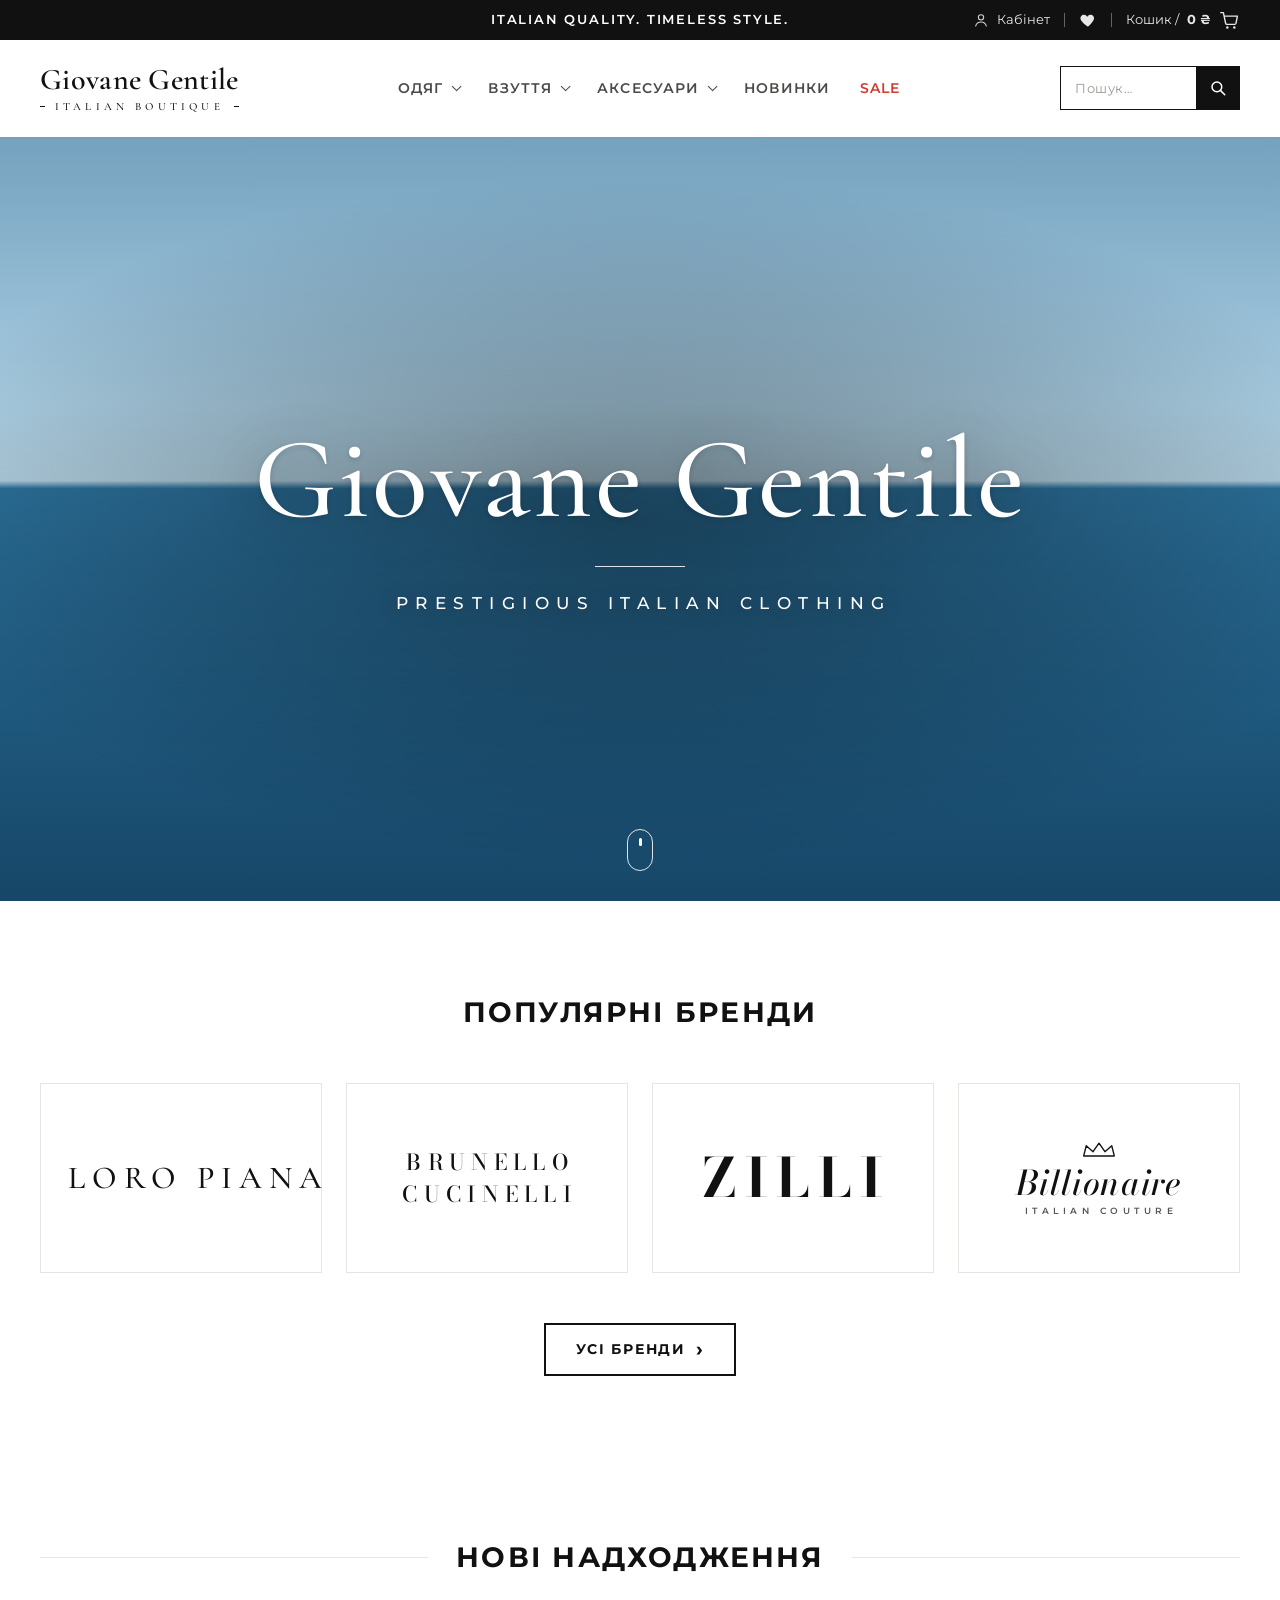
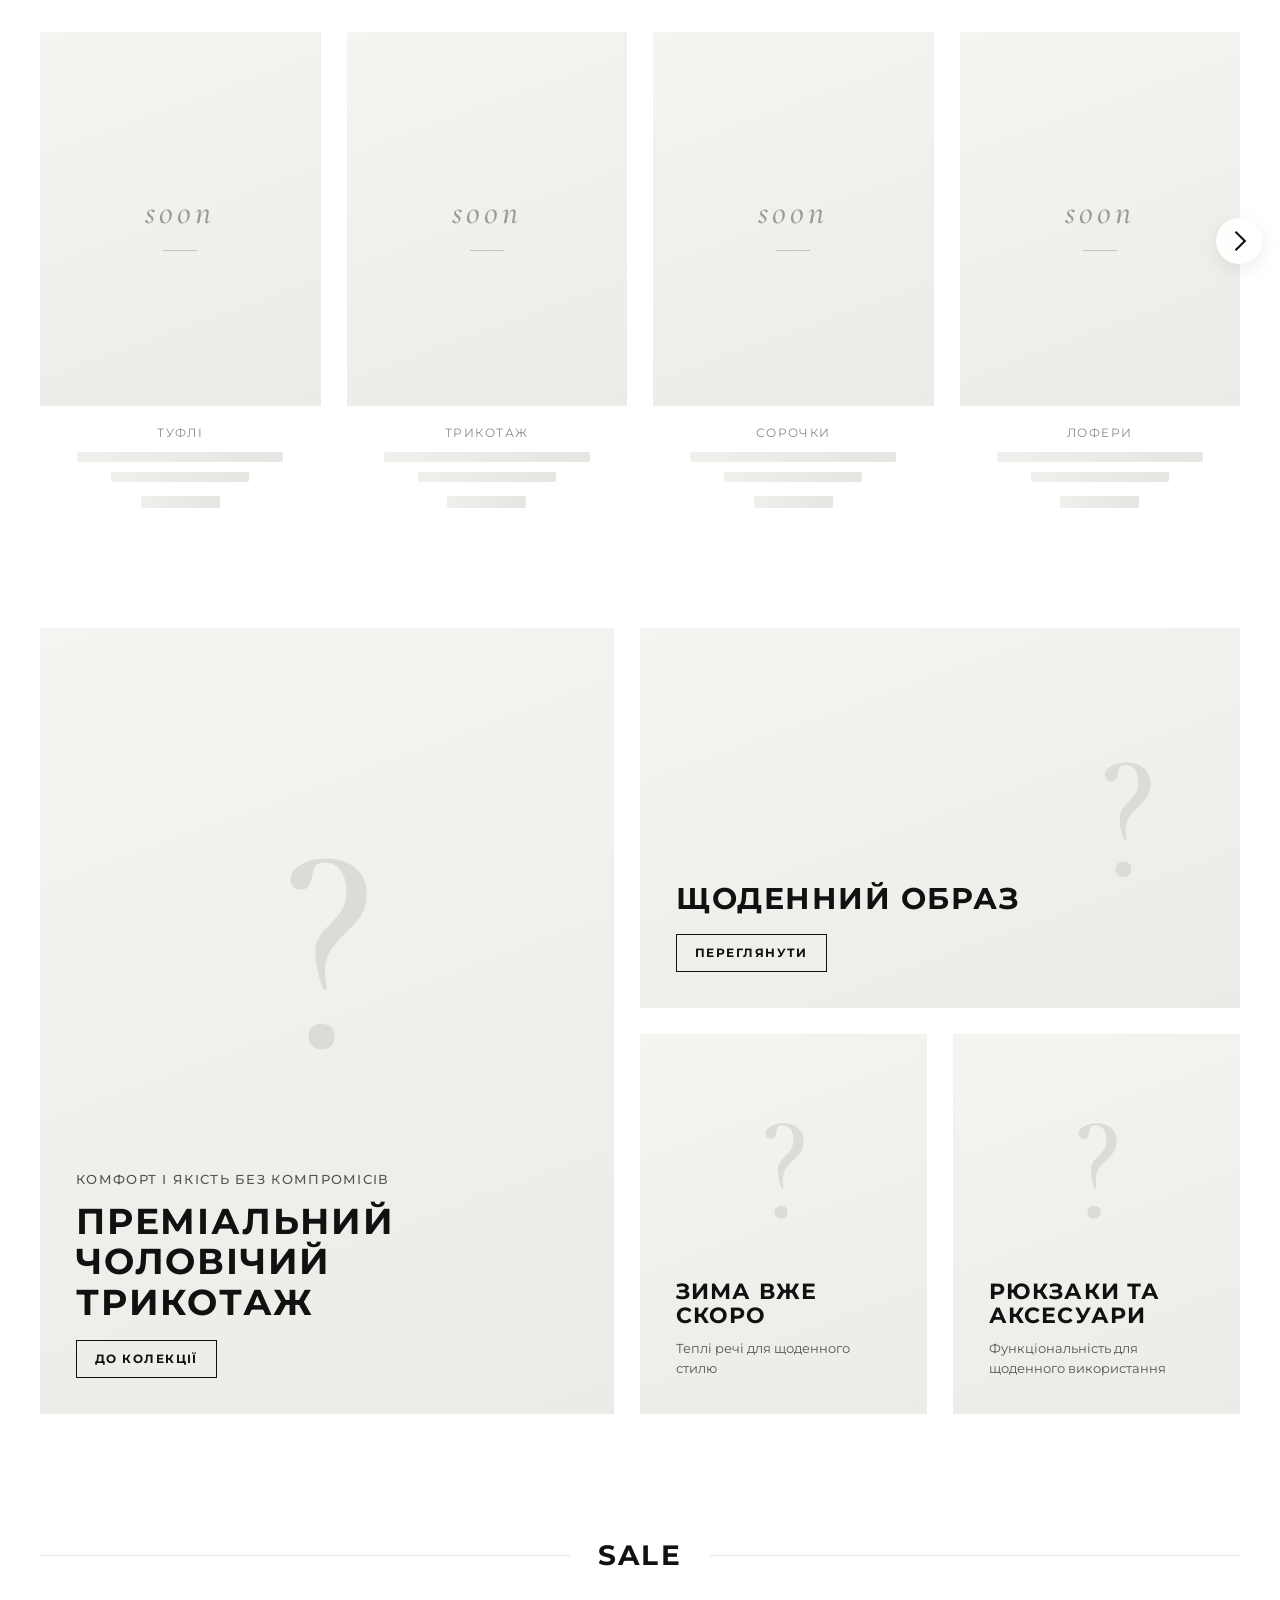
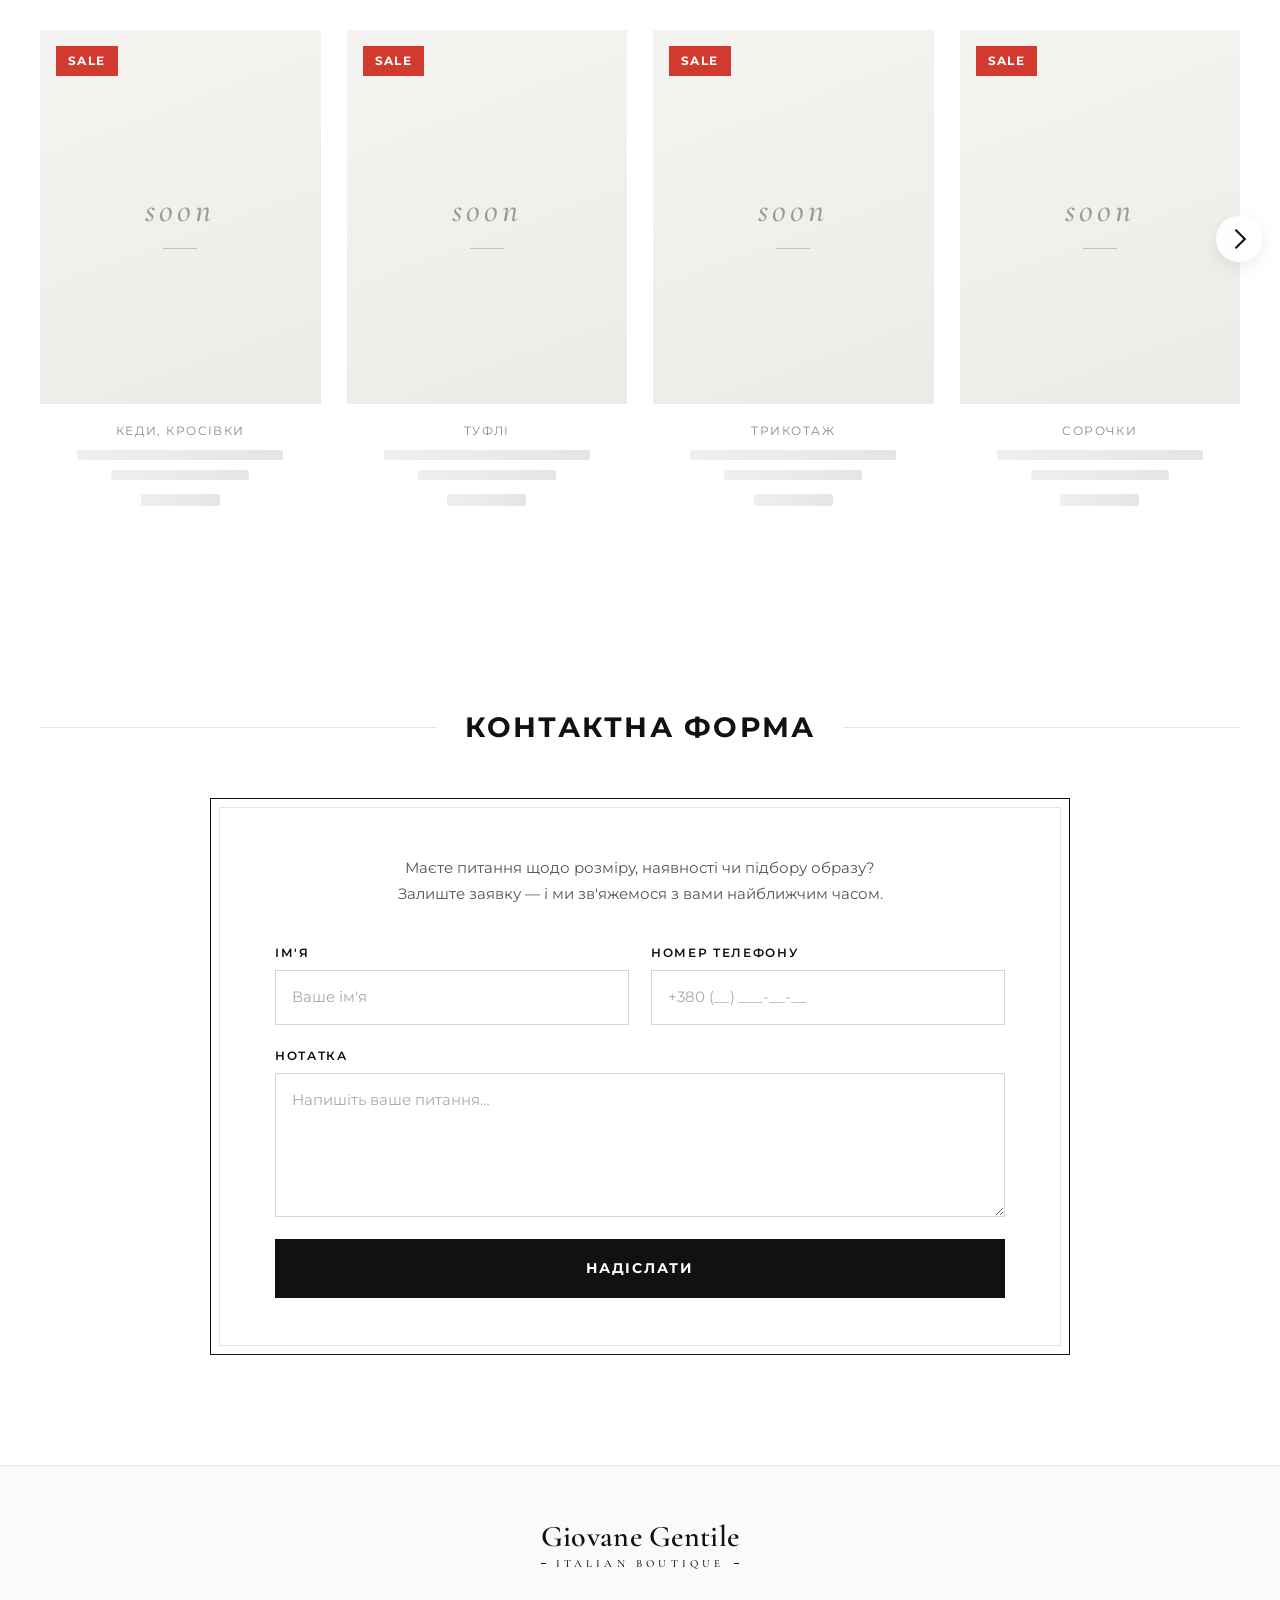
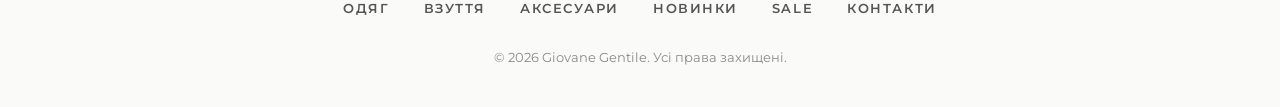
==== commit cb426934: "Add product page and mini-cart - product.html?id=: gallery placeholders, price/sale, size grid with " ====
--- a/index.html
+++ b/index.html
@@ -27,10 +27,13 @@
           <span class="topbar__count" data-wish-count hidden>0</span>
         </a>
         <span class="topbar__sep" aria-hidden="true"></span>
-        <a href="#" class="topbar__link topbar__cart">
-          Кошик / 0 ₴
-          <svg viewBox="0 0 24 24" width="21" height="21" aria-hidden="true"><path d="M2 3h3l2.6 12.2a1.5 1.5 0 0 0 1.5 1.2h8.8a1.5 1.5 0 0 0 1.5-1.1L21 7H6.2" fill="none" stroke="currentColor" stroke-width="1.6" stroke-linecap="round" stroke-linejoin="round"/><circle cx="9.5" cy="20" r="1.4" fill="currentColor"/><circle cx="17.5" cy="20" r="1.4" fill="currentColor"/></svg>
-        </a>
+        <span class="topbar__cart-wrap">
+          <a href="#" class="topbar__link topbar__cart" aria-label="Кошик">
+            Кошик / <b data-cart-total>0 ₴</b>
+            <span class="topbar__cart-icon"><svg viewBox="0 0 24 24" width="21" height="21" aria-hidden="true"><path d="M2 3h3l2.6 12.2a1.5 1.5 0 0 0 1.5 1.2h8.8a1.5 1.5 0 0 0 1.5-1.1L21 7H6.2" fill="none" stroke="currentColor" stroke-width="1.6" stroke-linecap="round" stroke-linejoin="round"/><circle cx="9.5" cy="20" r="1.4" fill="currentColor"/><circle cx="17.5" cy="20" r="1.4" fill="currentColor"/></svg><span class="topbar__count" data-cart-count hidden>0</span></span>
+          </a>
+          <div class="mini-cart" data-mini-cart></div>
+        </span>
       </div>
     </div>
   </div>
@@ -88,6 +91,12 @@
           <svg viewBox="0 0 24 24" width="20" height="20" aria-hidden="true"><circle cx="10.5" cy="10.5" r="6.5" fill="none" stroke="currentColor" stroke-width="2"/><path d="M15.5 15.5 21 21" stroke="currentColor" stroke-width="2" stroke-linecap="round"/></svg>
         </button>
       </form>
+
+      <button type="button" class="header__cart" data-cart-toggle aria-label="Кошик">
+        <svg viewBox="0 0 24 24" width="21" height="21" aria-hidden="true"><path d="M2 3h3l2.6 12.2a1.5 1.5 0 0 0 1.5 1.2h8.8a1.5 1.5 0 0 0 1.5-1.1L21 7H6.2" fill="none" stroke="currentColor" stroke-width="1.6" stroke-linecap="round" stroke-linejoin="round"/><circle cx="9.5" cy="20" r="1.4" fill="currentColor"/><circle cx="17.5" cy="20" r="1.4" fill="currentColor"/></svg>
+        <span class="header__cart-count" data-cart-count hidden>0</span>
+      </button>
+      <div class="mini-cart mini-cart--mobile" data-mini-cart></div>
     </div>
   </header>
 
@@ -298,5 +307,6 @@
 
   <script src="js/main.js"></script>
   <script src="js/auth.js"></script>
+  <script src="js/cart.js"></script>
 </body>
 </html>
--- a/css/styles.css
+++ b/css/styles.css
@@ -27,6 +27,9 @@
 *::after { box-sizing: border-box; }
 
 html { scroll-behavior: smooth; scroll-padding-top: 80px; }
+
+/* hidden always wins over component display rules */
+[hidden] { display: none !important; }
 
 body {
   margin: 0;
@@ -1623,6 +1626,384 @@
 }
 .wish-empty--inline { margin: 0; max-width: none; }
 
+/* ---------- Cart: topbar + mini-cart ---------- */
+.topbar__cart-wrap { position: relative; display: inline-flex; }
+.topbar__cart b { font-weight: 700; }
+.topbar__cart-icon { position: relative; display: inline-flex; }
+.topbar__cart-icon .topbar__count { top: -7px; right: -9px; }
+
+.mini-cart {
+  position: absolute;
+  top: calc(100% + 12px);
+  right: -10px;
+  z-index: 70;
+  width: 360px;
+  padding: 22px 24px 24px;
+  background: #fff;
+  color: var(--c-text);
+  border: 1px solid var(--c-line);
+  box-shadow: 0 22px 50px rgba(0,0,0,.14);
+  opacity: 0;
+  visibility: hidden;
+  transform: translateY(6px);
+  transition: opacity .25s, transform .25s var(--ease), visibility .25s;
+}
+.mini-cart::before { content: ""; position: absolute; top: -12px; left: 0; right: 0; height: 12px; }
+.mini-cart::after {
+  content: "";
+  position: absolute;
+  top: -6px; right: 26px;
+  width: 10px; height: 10px;
+  background: #fff;
+  border-left: 1px solid var(--c-line);
+  border-top: 1px solid var(--c-line);
+  transform: rotate(45deg);
+}
+.topbar__cart-wrap:hover .mini-cart,
+.mini-cart.is-open { opacity: 1; visibility: visible; transform: none; }
+
+.mini-cart__list { max-height: 300px; overflow-y: auto; margin: 0 -4px; padding: 0 4px; }
+.mini-cart__item {
+  position: relative;
+  display: grid;
+  grid-template-columns: 60px minmax(0, 1fr) 26px;
+  gap: 14px;
+  align-items: start;
+  padding: 0 0 16px;
+  margin-bottom: 16px;
+  border-bottom: 1px solid var(--c-line);
+}
+.mini-cart__thumb {
+  width: 60px;
+  aspect-ratio: 4 / 5;
+  display: grid; place-items: center;
+  position: relative;
+  overflow: hidden;
+  background: linear-gradient(160deg, var(--c-soft) 0%, var(--c-soft-2) 100%);
+  font-size: 8px;
+  font-weight: 600;
+  letter-spacing: .25em;
+  text-transform: uppercase;
+  color: #9b9a95;
+}
+.mini-cart__thumb img { position: absolute; inset: 0; width: 100%; height: 100%; object-fit: cover; }
+.mini-cart__name {
+  display: block;
+  font-family: var(--f-logo);
+  font-weight: 600;
+  font-size: 17px;
+  line-height: 1.2;
+  color: var(--c-black);
+  margin-bottom: 4px;
+}
+.mini-cart__name:hover { opacity: .7; }
+.mini-cart__meta, .mini-cart__price { font-size: 13px; color: var(--c-muted); }
+.mini-cart__price b { color: var(--c-black); }
+.mini-cart__remove {
+  width: 26px; height: 26px;
+  display: grid; place-items: center;
+  border: 1px solid #cfcec9;
+  border-radius: 50%;
+  color: #8a8a85;
+  transition: color .2s, border-color .2s;
+}
+.mini-cart__remove:hover { color: var(--c-black); border-color: var(--c-black); }
+.mini-cart__total {
+  display: flex;
+  justify-content: space-between;
+  align-items: baseline;
+  padding: 2px 0 16px;
+  margin-bottom: 18px;
+  border-bottom: 1px solid var(--c-black);
+  font-size: 15px;
+  font-weight: 600;
+}
+.mini-cart__total b { font-size: 18px; color: var(--c-black); }
+.mini-cart__actions { display: grid; gap: 10px; }
+.mini-cart__actions .btn { padding: 14px 18px; font-size: 12px; }
+.mini-cart__empty { text-align: center; padding: 10px 0 4px; }
+.mini-cart__empty p { font-family: var(--f-logo); font-size: 22px; color: var(--c-black); margin-bottom: 16px; }
+
+.header__cart { display: none; }
+.mini-cart--mobile { display: none; }
+
+/* ---------- Product page ---------- */
+.product-page { padding: 34px 0 40px; }
+.breadcrumbs--start { justify-content: flex-start; margin-bottom: 26px; }
+.breadcrumbs--start span { max-width: 340px; overflow: hidden; text-overflow: ellipsis; white-space: nowrap; }
+
+.product-added {
+  display: flex;
+  align-items: center;
+  gap: 14px;
+  padding: 14px 20px;
+  margin-bottom: 26px;
+  border: 1px solid var(--c-black);
+  font-size: 14px;
+}
+.product-added.is-in { animation: heroFade .5s var(--ease) both; }
+.product-added__icon {
+  flex: 0 0 26px;
+  width: 26px; height: 26px;
+  display: grid; place-items: center;
+  border-radius: 50%;
+  background: var(--c-black);
+  color: #fff;
+  font-size: 13px;
+}
+.product-added p { flex: 1; }
+.product-added__link {
+  font-size: 12px;
+  font-weight: 700;
+  letter-spacing: .12em;
+  text-transform: uppercase;
+  border-bottom: 1px solid currentColor;
+  padding-bottom: 2px;
+  white-space: nowrap;
+}
+
+.product {
+  display: grid;
+  grid-template-columns: minmax(0, 1.15fr) minmax(0, 1fr);
+  gap: 64px;
+  align-items: start;
+}
+.product__gallery { position: sticky; top: 96px; }
+.product__main {
+  position: relative;
+  aspect-ratio: 4 / 5;
+  display: grid; place-items: center;
+  background: linear-gradient(160deg, var(--c-soft) 0%, var(--c-soft-2) 100%);
+  overflow: hidden;
+}
+.product__main.is-switch .product__soon { animation: heroFade .45s var(--ease) both; }
+.product__soon {
+  font-family: var(--f-ui);
+  font-weight: 600;
+  font-size: 26px;
+  letter-spacing: .5em;
+  padding-left: .5em;
+  text-transform: uppercase;
+  color: #a5a49f;
+}
+.product__view {
+  position: absolute;
+  left: 50%; bottom: 22px;
+  transform: translateX(-50%);
+  font-size: 11px;
+  letter-spacing: .16em;
+  text-transform: uppercase;
+  color: #a5a49f;
+  white-space: nowrap;
+}
+.product__thumbs { display: grid; grid-template-columns: repeat(4, 1fr); gap: 14px; margin-top: 14px; }
+.product__thumb {
+  position: relative;
+  aspect-ratio: 4 / 5;
+  display: grid; place-items: center;
+  overflow: hidden;
+  background: linear-gradient(160deg, var(--c-soft) 0%, var(--c-soft-2) 100%);
+  border: 1px solid transparent;
+  font-size: 9px;
+  font-weight: 600;
+  letter-spacing: .25em;
+  text-transform: uppercase;
+  color: #a5a49f;
+  opacity: .6;
+  transition: opacity .2s, border-color .2s;
+}
+.product__thumb img { position: absolute; inset: 0; width: 100%; height: 100%; object-fit: cover; }
+.product__thumb:hover { opacity: 1; }
+.product__thumb.is-active { opacity: 1; border-color: var(--c-black); }
+
+.product__cat {
+  display: flex;
+  gap: 8px;
+  font-size: 12px;
+  letter-spacing: .14em;
+  text-transform: uppercase;
+  color: var(--c-muted);
+  margin-bottom: 12px;
+}
+.product__cat a:hover { color: var(--c-black); }
+.product__cat i { font-style: normal; color: #c9c8c3; }
+.product__title {
+  font-family: var(--f-logo);
+  font-weight: 500;
+  font-size: clamp(34px, 3.4vw, 48px);
+  line-height: 1.08;
+  color: var(--c-black);
+}
+.product__rule { display: block; width: 46px; height: 2px; margin: 22px 0; background: var(--c-line); }
+.product__price { display: flex; align-items: baseline; flex-wrap: wrap; gap: 6px 14px; margin-bottom: 20px; }
+.product__price strong { font-size: 30px; font-weight: 700; color: var(--c-black); }
+.product__price s { font-size: 18px; color: var(--c-muted); }
+.product__price em {
+  padding: 4px 10px;
+  background: var(--c-sale);
+  color: #fff;
+  font-style: normal;
+  font-size: 12px;
+  font-weight: 700;
+  letter-spacing: .08em;
+  align-self: center;
+}
+.product__lead { font-size: 16px; line-height: 1.7; color: #555; margin-bottom: 30px; }
+
+.sizes { margin-bottom: 22px; }
+.sizes__head { display: flex; justify-content: space-between; align-items: baseline; margin-bottom: 12px; }
+.sizes__label {
+  font-size: 12px;
+  font-weight: 700;
+  letter-spacing: .14em;
+  text-transform: uppercase;
+  color: var(--c-black);
+}
+.sizes__label b { font-weight: 700; }
+.sizes__clear {
+  font-size: 11px;
+  letter-spacing: .14em;
+  text-transform: uppercase;
+  color: var(--c-muted);
+  border-bottom: 1px solid currentColor;
+}
+.sizes__clear:hover { color: var(--c-black); }
+.sizes__grid { display: flex; flex-wrap: wrap; gap: 8px; }
+.size {
+  position: relative;
+  min-width: 54px;
+  height: 46px;
+  padding: 0 12px;
+  border: 1px solid #d6d5d0;
+  background: #fff;
+  font-size: 15px;
+  font-weight: 500;
+  color: var(--c-black);
+  transition: border-color .2s, background-color .2s, color .2s;
+}
+.size:hover { border-color: var(--c-black); }
+.size.is-selected { background: var(--c-black); border-color: var(--c-black); color: #fff; }
+.size.is-out {
+  color: #c4c3be;
+  background: #faf9f7;
+  cursor: not-allowed;
+  overflow: hidden;
+}
+.size.is-out::after {
+  content: "";
+  position: absolute;
+  left: -10%; top: 50%;
+  width: 120%; height: 1px;
+  background: #d9b7b3;
+  transform: rotate(-38deg);
+}
+.size.is-out:hover { border-color: #d6d5d0; }
+.sizes__error { margin-top: 10px; font-size: 13px; color: var(--c-sale); }
+.sizes.is-error .sizes__grid { animation: shake .4s; }
+.sizes.is-error .size:not(.is-out) { border-color: var(--c-sale); }
+
+.product__stock {
+  display: flex;
+  align-items: center;
+  gap: 8px;
+  margin: -6px 0 18px;
+  font-size: 13px;
+  font-weight: 600;
+  color: #2f7a4b;
+}
+.product__stock::before { content: ""; width: 7px; height: 7px; border-radius: 50%; background: currentColor; }
+
+.product__buy { display: flex; gap: 10px; margin-bottom: 26px; }
+.product__add { flex: 1; padding: 18px 30px; }
+.product__fav {
+  flex: 0 0 58px;
+  display: grid; place-items: center;
+  border: 2px solid var(--c-black);
+  color: var(--c-black);
+  transition: background-color .2s, color .2s;
+}
+.product__fav:hover { background: var(--c-soft); }
+.product__fav.is-active { color: var(--c-sale); border-color: var(--c-sale); }
+.product__fav.is-active svg path { fill: currentColor; }
+
+.product__perks {
+  display: grid;
+  gap: 8px;
+  padding: 18px 20px;
+  margin-bottom: 26px;
+  background: var(--c-soft);
+  font-size: 13px;
+  color: #555;
+}
+.product__perks li::before { content: "✓"; margin-right: 10px; color: var(--c-black); font-weight: 700; }
+
+.product__meta { margin: 0 0 22px; border-top: 1px solid var(--c-line); }
+.product__meta div {
+  display: flex;
+  gap: 10px;
+  padding: 11px 0;
+  border-bottom: 1px solid var(--c-line);
+  font-size: 14px;
+}
+.product__meta dt { flex: 0 0 110px; color: var(--c-muted); }
+.product__meta dd { margin: 0; color: var(--c-black); }
+.product__meta a { border-bottom: 1px solid var(--c-line); transition: border-color .2s; }
+.product__meta a:hover { border-color: var(--c-black); }
+
+.product__share { display: flex; align-items: center; gap: 8px; margin-bottom: 20px; }
+.product__share span {
+  margin-right: 6px;
+  font-size: 12px;
+  font-weight: 600;
+  letter-spacing: .14em;
+  text-transform: uppercase;
+}
+.product__share a, .product__share button {
+  width: 38px; height: 38px;
+  display: grid; place-items: center;
+  border: 1px solid var(--c-line);
+  color: var(--c-black);
+  transition: background-color .2s, color .2s, border-color .2s;
+}
+.product__share a:hover, .product__share button:hover { background: var(--c-black); border-color: var(--c-black); color: #fff; }
+.product__demo { margin: 0; }
+
+/* Accordion */
+.product-details { margin-top: 70px; border-top: 1px solid var(--c-black); }
+.acc { border-bottom: 1px solid var(--c-line); }
+.acc summary {
+  display: flex;
+  align-items: center;
+  gap: 16px;
+  padding: 22px 4px;
+  list-style: none;
+  cursor: pointer;
+  font-family: var(--f-logo);
+  font-weight: 500;
+  font-size: 26px;
+  color: var(--c-black);
+}
+.acc summary::-webkit-details-marker { display: none; }
+.acc summary::before {
+  content: "";
+  width: 9px; height: 9px;
+  border-right: 1.5px solid currentColor;
+  border-bottom: 1.5px solid currentColor;
+  transform: rotate(45deg) translateY(-3px);
+  transition: transform .3s var(--ease);
+}
+.acc[open] summary::before { transform: rotate(225deg) translate(-2px, -2px); }
+.acc__body { padding: 0 4px 28px 29px; max-width: 820px; }
+.acc__body p { color: #555; line-height: 1.8; margin-bottom: 12px; }
+.attrs { width: 100%; max-width: 620px; border-collapse: collapse; font-size: 14px; }
+.attrs th, .attrs td { padding: 13px 0; border-bottom: 1px solid var(--c-line); text-align: left; vertical-align: top; }
+.attrs th { width: 42%; font-weight: 500; color: var(--c-muted); }
+.attrs td { color: var(--c-black); }
+.attrs tr:last-child th, .attrs tr:last-child td { border-bottom: 0; }
+
+.related { padding: 80px 0 40px; }
+.product-missing { margin: 40px auto 80px; }
+
 /* =========================================================
    Responsive
    ========================================================= */
@@ -1644,6 +2025,8 @@
   .brands__grid { grid-template-columns: repeat(2, minmax(0, 1fr)); }
   .carousel { --per-view: 3; }
   .catalog-grid { grid-template-columns: repeat(3, minmax(0, 1fr)); }
+  .product { grid-template-columns: 1fr; gap: 36px; }
+  .product__gallery { position: static; max-width: 620px; }
   .account__layout { grid-template-columns: minmax(0, 1fr); gap: 30px; }
   .account-nav { position: static; }
   .account-nav__list { flex-direction: row; overflow-x: auto; padding: 0; scrollbar-width: none; }
@@ -1708,6 +2091,51 @@
   .card__soon--caps { font-size: 13px; letter-spacing: .3em; padding-left: .3em; }
   .card--catalog .card__body { padding-top: 12px; }
   .card--catalog .card__cat { font-size: 10px; }
+  .header__cart {
+    display: grid;
+    place-items: center;
+    position: absolute;
+    right: var(--gutter); top: 50%;
+    transform: translateY(-50%);
+    width: 40px; height: 40px;
+    color: var(--c-black);
+  }
+  .header__cart-count {
+    position: absolute;
+    top: 2px; right: 0;
+    min-width: 17px; height: 17px;
+    padding: 0 4px;
+    display: grid; place-items: center;
+    border-radius: 9px;
+    background: var(--c-black);
+    color: #fff;
+    font-size: 10px;
+    font-weight: 700;
+  }
+  .header__cart-count[hidden] { display: none; }
+  .mini-cart--mobile {
+    display: block;
+    position: absolute;
+    top: calc(100% + 8px);
+    left: var(--gutter); right: var(--gutter);
+    width: auto;
+  }
+  .mini-cart--mobile::after { right: 14px; }
+  .product-page { padding-top: 22px; }
+  .breadcrumbs--start { margin-bottom: 18px; }
+  .breadcrumbs--start span { max-width: 160px; }
+  .product-added { flex-wrap: wrap; padding: 12px 14px; font-size: 13px; }
+  .product__thumbs { gap: 8px; }
+  .product__soon { font-size: 18px; }
+  .product__price strong { font-size: 26px; }
+  .product__lead { font-size: 15px; }
+  .size { min-width: 50px; height: 44px; }
+  .product__add { padding: 16px 20px; }
+  .product__meta dt { flex-basis: 96px; }
+  .product-details { margin-top: 44px; }
+  .acc summary { font-size: 22px; padding: 18px 2px; }
+  .acc__body { padding-left: 2px; }
+  .related { padding-top: 56px; }
   .auth { padding: 0; align-items: end; }
   .auth__dialog { max-height: 94vh; transform: translateY(40px); }
   .auth__main { padding: 40px 22px 30px; }
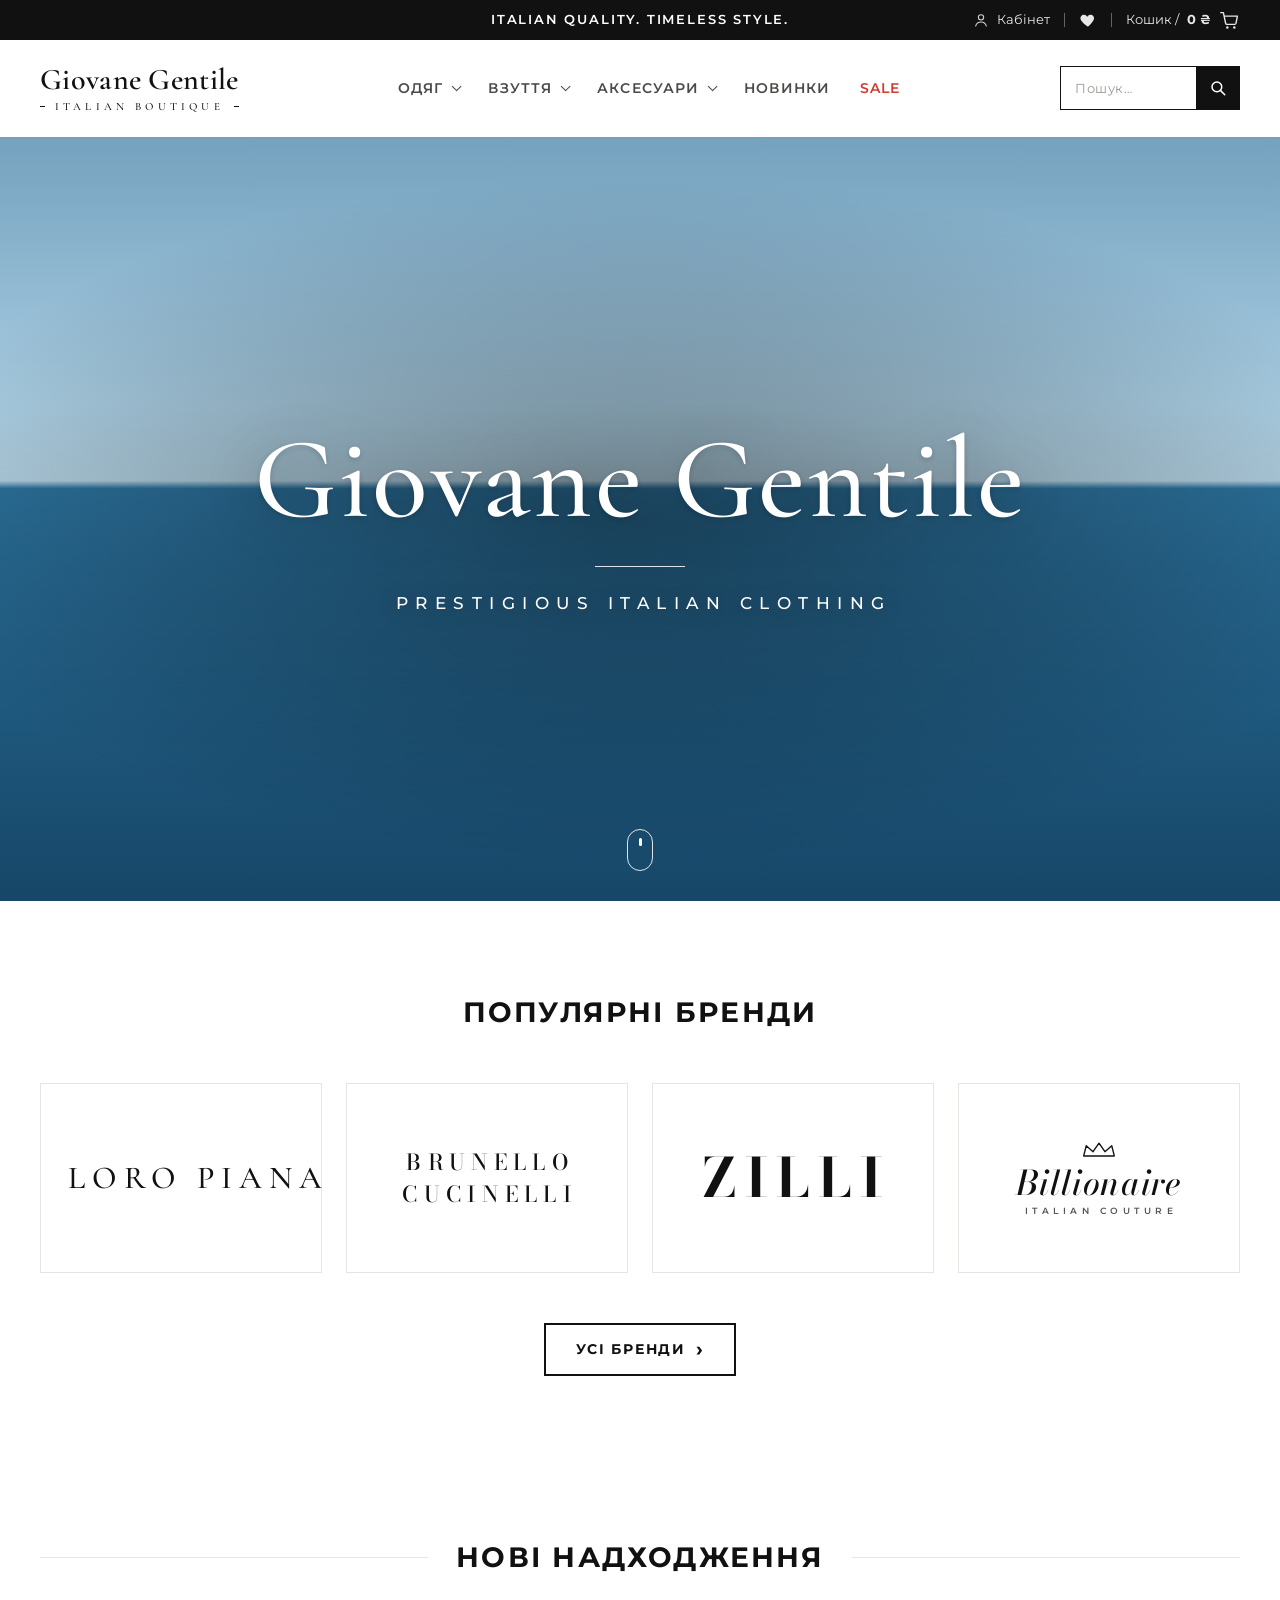
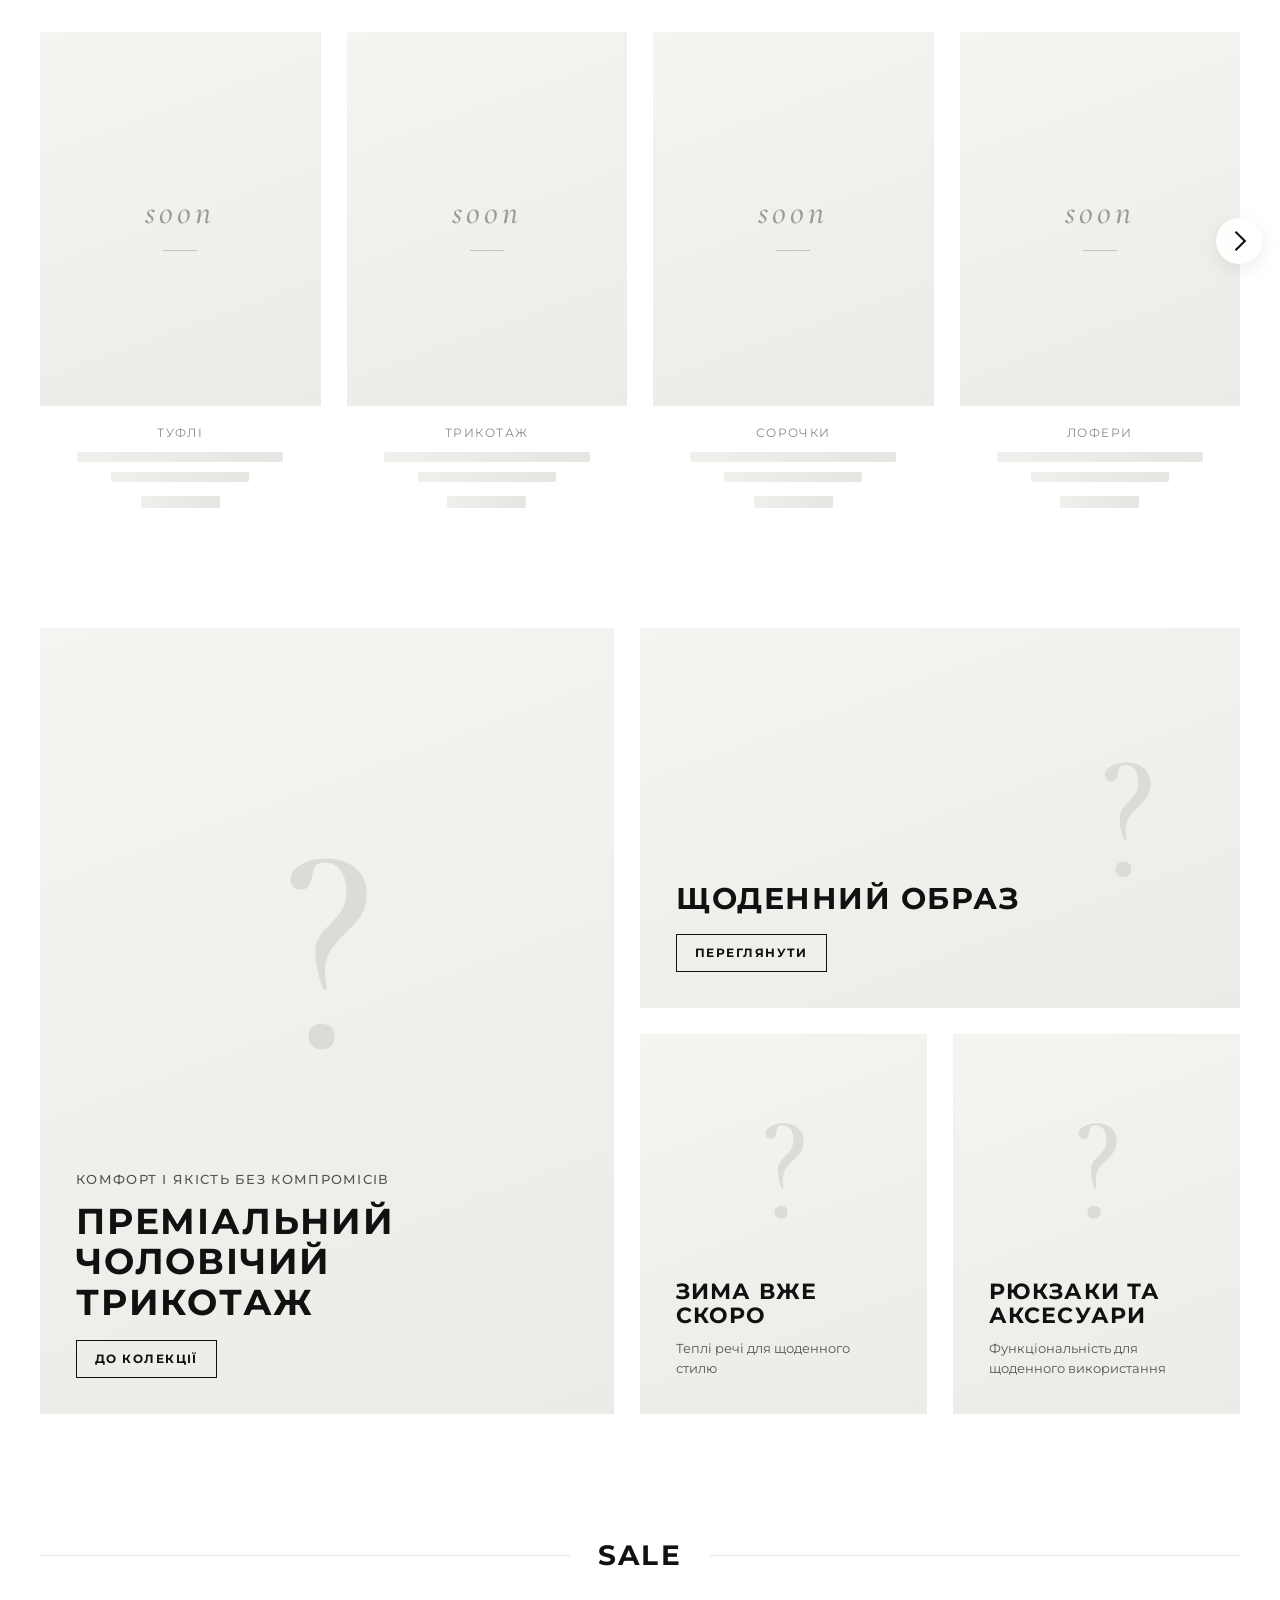
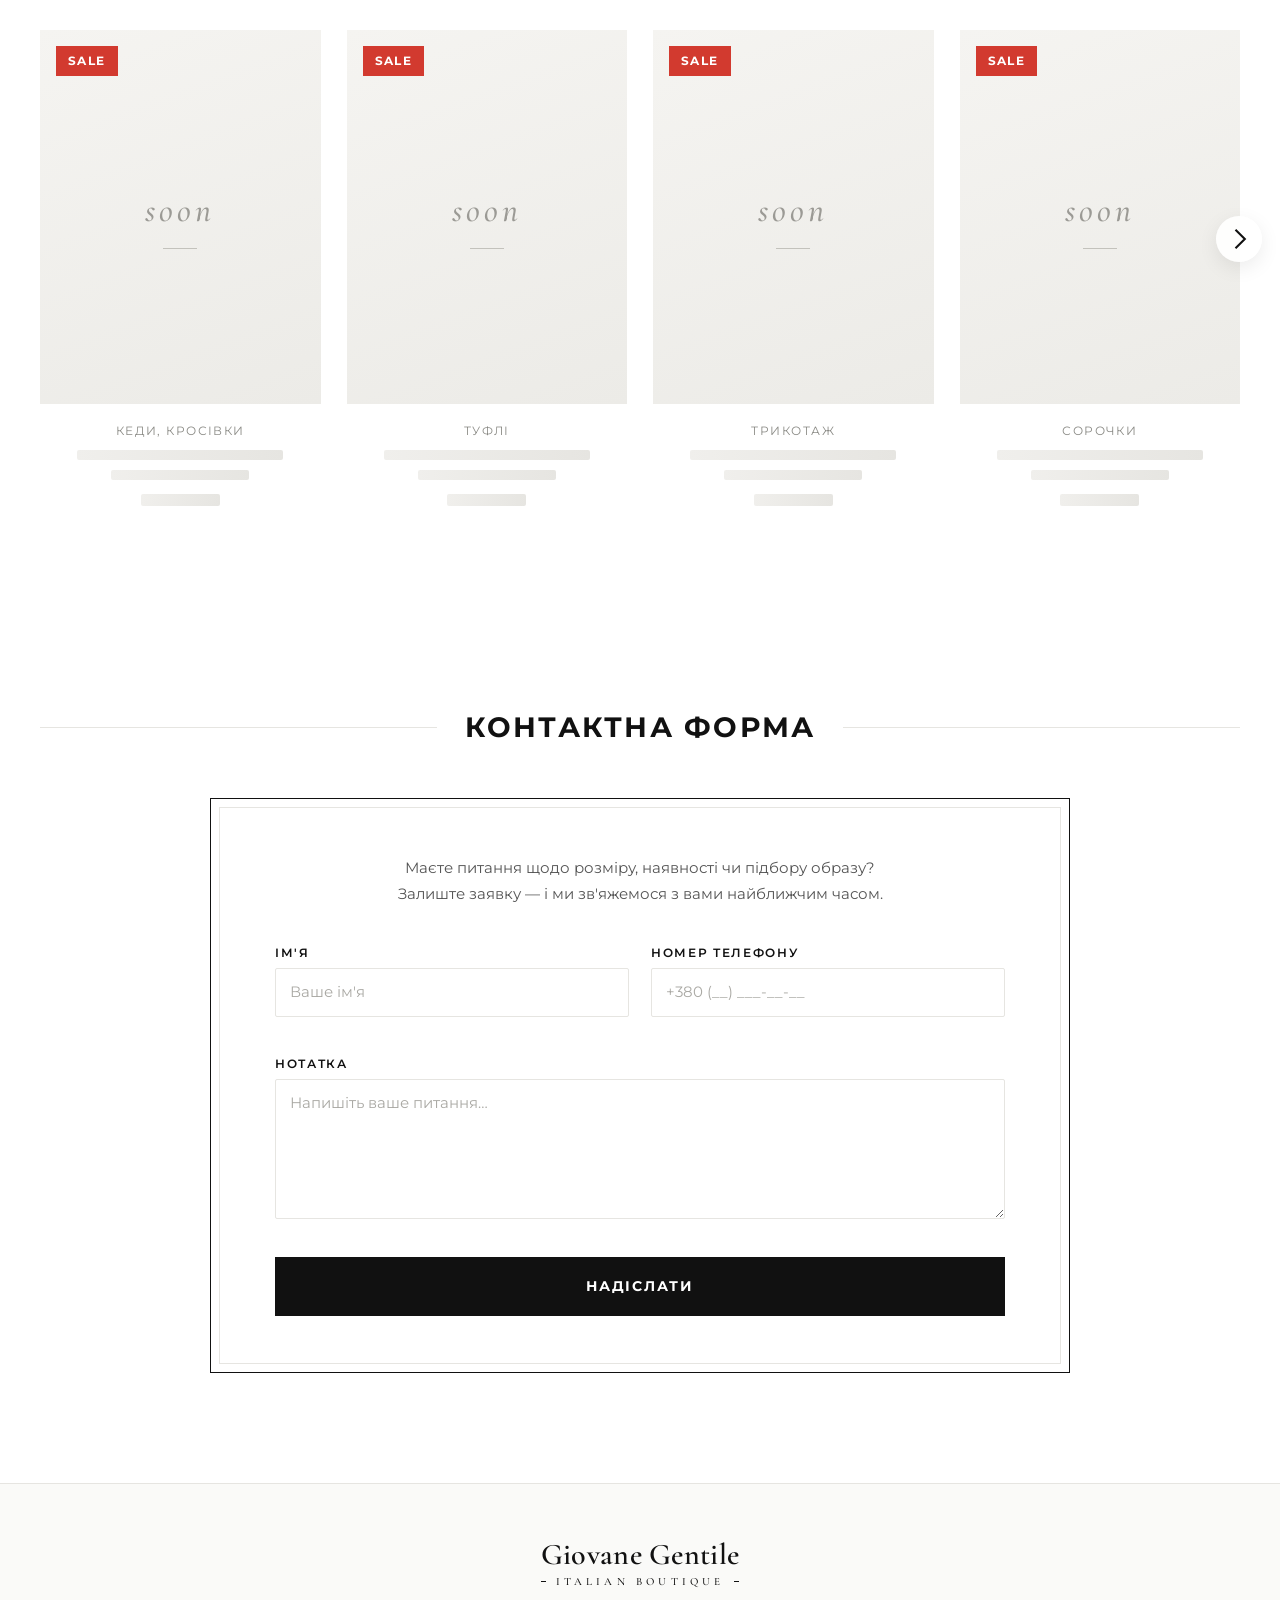
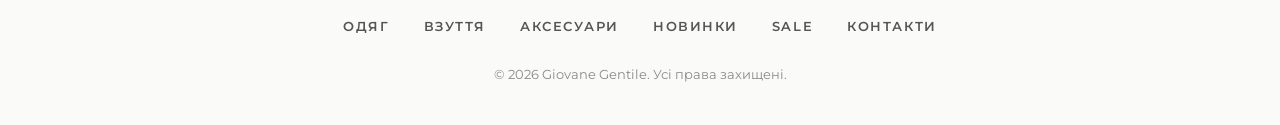
==== commit 8ebb124f: "Підключення Supabase, оплата LiqPay (демо) та адмін-панель - Supabase: таблиці products/orders, RLS," ====
--- a/index.html
+++ b/index.html
@@ -305,6 +305,7 @@
     </div>
   </footer>
 
+  <script src="js/supabase.js"></script>
   <script src="js/main.js"></script>
   <script src="js/auth.js"></script>
   <script src="js/cart.js"></script>
--- a/css/styles.css
+++ b/css/styles.css
@@ -1777,6 +1777,8 @@
   overflow: hidden;
 }
 .product__main.is-switch .product__soon { animation: heroFade .45s var(--ease) both; }
+.product__photo { position: absolute; inset: 0; width: 100%; height: 100%; object-fit: cover; }
+.product__main.is-switch .product__photo { animation: heroFade .45s var(--ease) both; }
 .product__soon {
   font-family: var(--f-ui);
   font-weight: 600;
@@ -2221,3 +2223,70 @@
   html { scroll-behavior: auto; }
   .js .reveal { opacity: 1; transform: none; }
 }
+
+/* ========== CHECKOUT ========== */
+.checkout-head {
+  display: flex; align-items: center; justify-content: space-between;
+  padding: 22px 6vw; border-bottom: 1px solid var(--c-line, #e6e4df);
+}
+.checkout-head__logo { text-align: center; text-decoration: none; color: inherit; display: inline-flex; flex-direction: column; }
+.checkout-head__logo .brand { font-family: var(--f-display, 'Bodoni Moda', serif); font-size: 24px; letter-spacing: .02em; }
+.checkout-head__logo .brand__sub { font-family: var(--f-ui, 'Montserrat', sans-serif); font-size: 10px; letter-spacing: .3em; text-transform: uppercase; color: #8a8882; }
+.checkout-head__back { font-size: 13px; letter-spacing: .04em; text-decoration: none; color: #6d6b66; }
+.checkout-head__back:hover { color: var(--c-black, #111); }
+
+.checkout { max-width: 1120px; margin: 0 auto; padding: 46px 6vw 90px; }
+.checkout__title { font-family: var(--f-display, 'Bodoni Moda', serif); font-size: clamp(30px, 5vw, 46px); font-weight: 500; margin: 0 0 34px; }
+.checkout__grid { display: grid; grid-template-columns: 1.3fr 1fr; gap: 48px; align-items: start; }
+.checkout__h2 { font-family: var(--f-ui, 'Montserrat', sans-serif); font-size: 13px; letter-spacing: .14em; text-transform: uppercase; color: #6d6b66; margin: 0 0 16px; }
+.checkout__form .checkout__h2:not(:first-child) { margin-top: 30px; }
+
+.field { margin-bottom: 16px; display: flex; flex-direction: column; gap: 6px; }
+.field label { font-size: 13px; color: #4a4843; }
+.field input, .field textarea {
+  font-family: inherit; font-size: 15px; padding: 12px 14px;
+  border: 1px solid var(--c-line, #e0ded8); border-radius: 2px; background: #fff; color: #1a1a1a;
+  transition: border-color .2s;
+}
+.field input:focus, .field textarea:focus { outline: none; border-color: var(--c-black, #111); }
+
+.checkout__demo { font-size: 13px; color: #6d6b66; background: #faf9f6; border: 1px solid #ece9e2; padding: 10px 12px; border-radius: 2px; margin: 22px 0 14px; }
+.checkout__error { color: #b00020; font-size: 14px; margin-top: 10px; }
+
+.checkout__summary { position: sticky; top: 24px; background: #faf9f6; border: 1px solid #ece9e2; border-radius: 2px; padding: 24px; }
+.checkout__items { list-style: none; margin: 0 0 16px; padding: 0; display: flex; flex-direction: column; gap: 14px; }
+.checkout__item { display: grid; grid-template-columns: 54px 1fr auto; gap: 12px; align-items: center; }
+.checkout__thumb { width: 54px; height: 68px; background: #efede8; overflow: hidden; border-radius: 2px; }
+.checkout__thumb img { width: 100%; height: 100%; object-fit: cover; }
+.checkout__item-info { display: flex; flex-direction: column; gap: 3px; }
+.checkout__item-name { font-size: 14px; line-height: 1.3; }
+.checkout__item-meta { font-size: 12px; color: #8a8882; }
+.checkout__item-price { font-size: 14px; font-weight: 600; white-space: nowrap; }
+.checkout__empty { color: #8a8882; font-size: 14px; }
+.checkout__row { display: flex; justify-content: space-between; padding: 10px 0; font-size: 14px; border-top: 1px solid #ece9e2; }
+.checkout__row--total { font-size: 18px; font-weight: 700; }
+
+/* Pay modal + success */
+.pay-modal, .pay-done {
+  position: fixed; inset: 0; z-index: 1000; display: grid; place-items: center;
+  background: rgba(20,18,16,.55); padding: 20px;
+}
+.pay-modal__box, .pay-done__box {
+  background: #fff; border-radius: 4px; padding: 34px 30px; max-width: 420px; width: 100%;
+  text-align: center; box-shadow: 0 24px 60px rgba(0,0,0,.25);
+}
+.pay-modal__brand { font-family: var(--f-ui,'Montserrat',sans-serif); font-weight: 700; font-size: 22px; letter-spacing: .02em; margin-bottom: 18px; color: #1a7f37; }
+.pay-modal__brand span { font-weight: 500; font-size: 13px; color: #8a8882; letter-spacing: .14em; text-transform: uppercase; }
+.pay-modal__sum { font-size: 17px; margin: 0 0 8px; }
+.pay-modal__sum b { font-size: 24px; }
+.pay-modal__note { font-size: 13px; color: #6d6b66; margin: 0 0 22px; }
+.pay-modal__box .btn { margin-bottom: 10px; }
+.pay-done__check { width: 64px; height: 64px; border-radius: 50%; background: #1a7f37; color: #fff; font-size: 34px; display: grid; place-items: center; margin: 0 auto 18px; }
+.pay-done__box h2 { font-family: var(--f-display,'Bodoni Moda',serif); font-weight: 500; margin: 0 0 12px; }
+.pay-done__box p { font-size: 15px; color: #4a4843; margin: 0 0 8px; }
+.pay-done__sub { font-size: 13px !important; color: #8a8882 !important; margin-bottom: 20px !important; }
+
+@media (max-width: 860px) {
+  .checkout__grid { grid-template-columns: 1fr; gap: 30px; }
+  .checkout__summary { position: static; order: -1; }
+}
